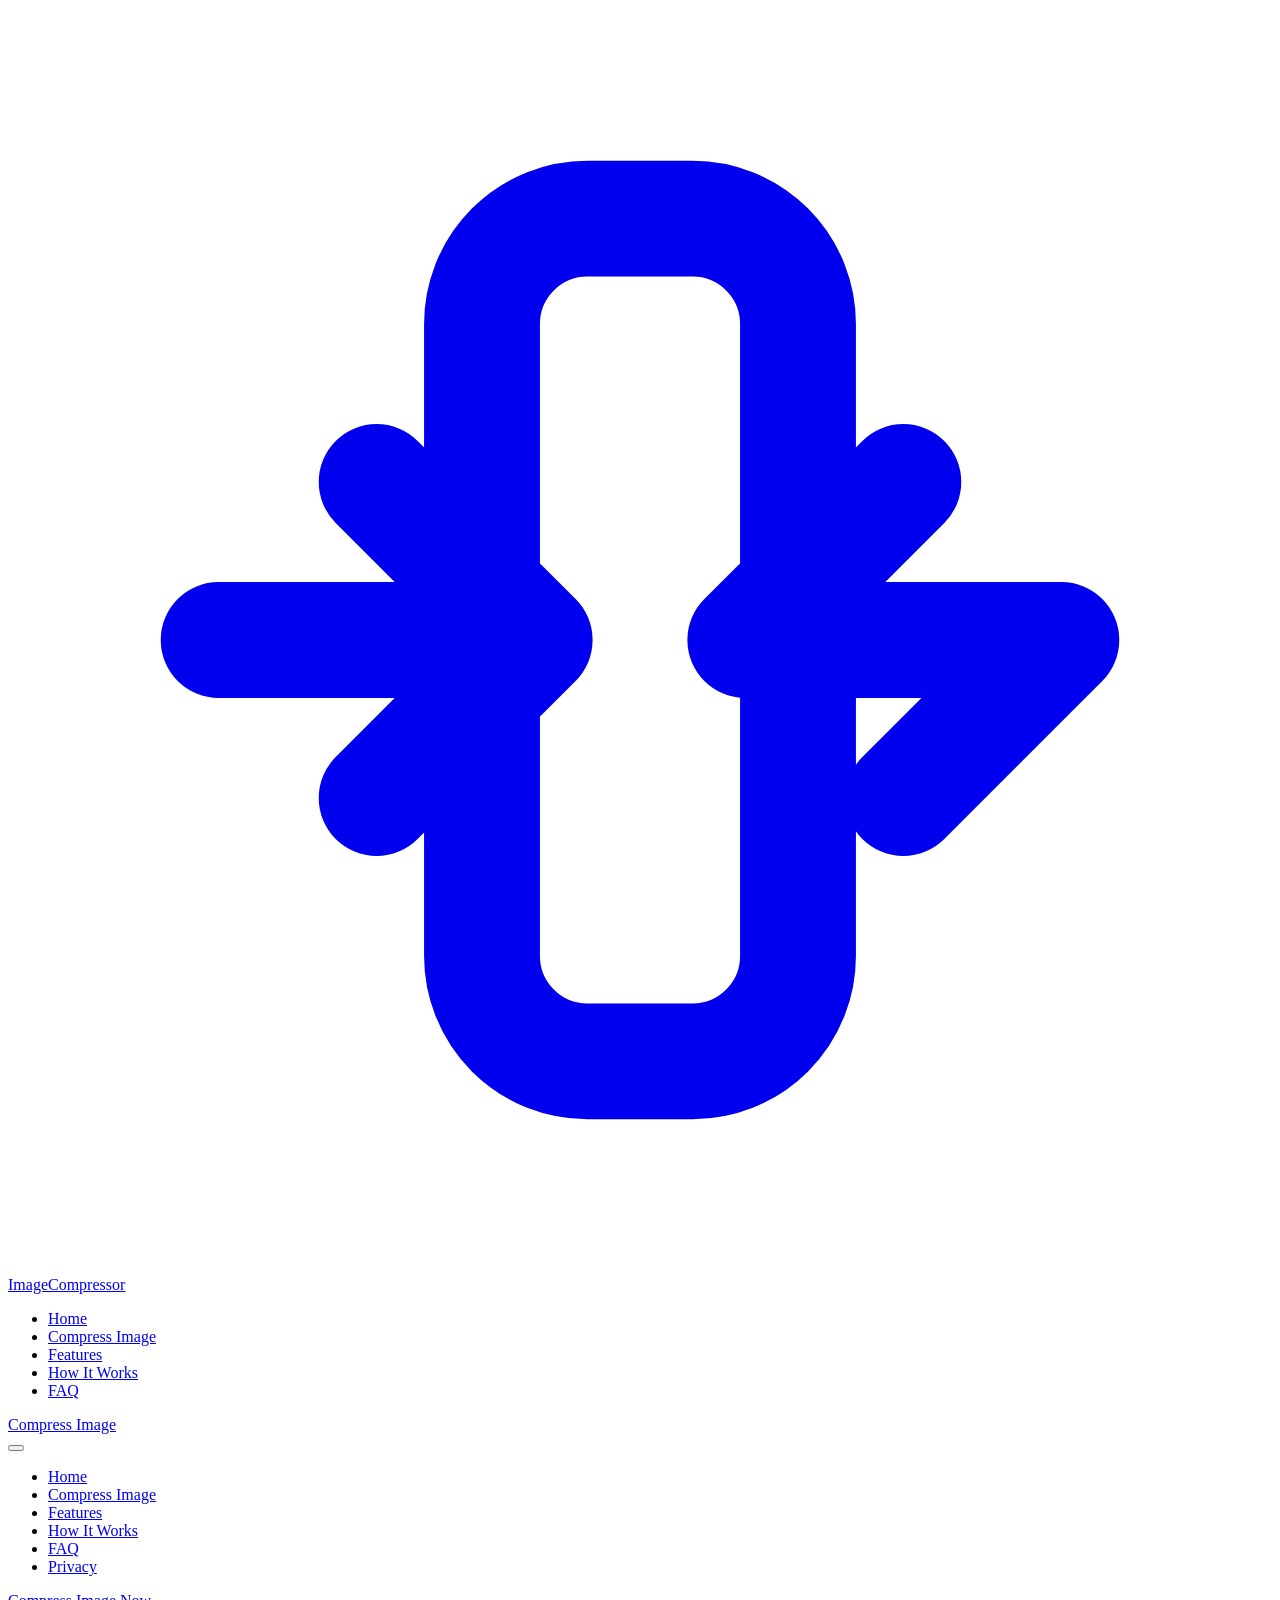
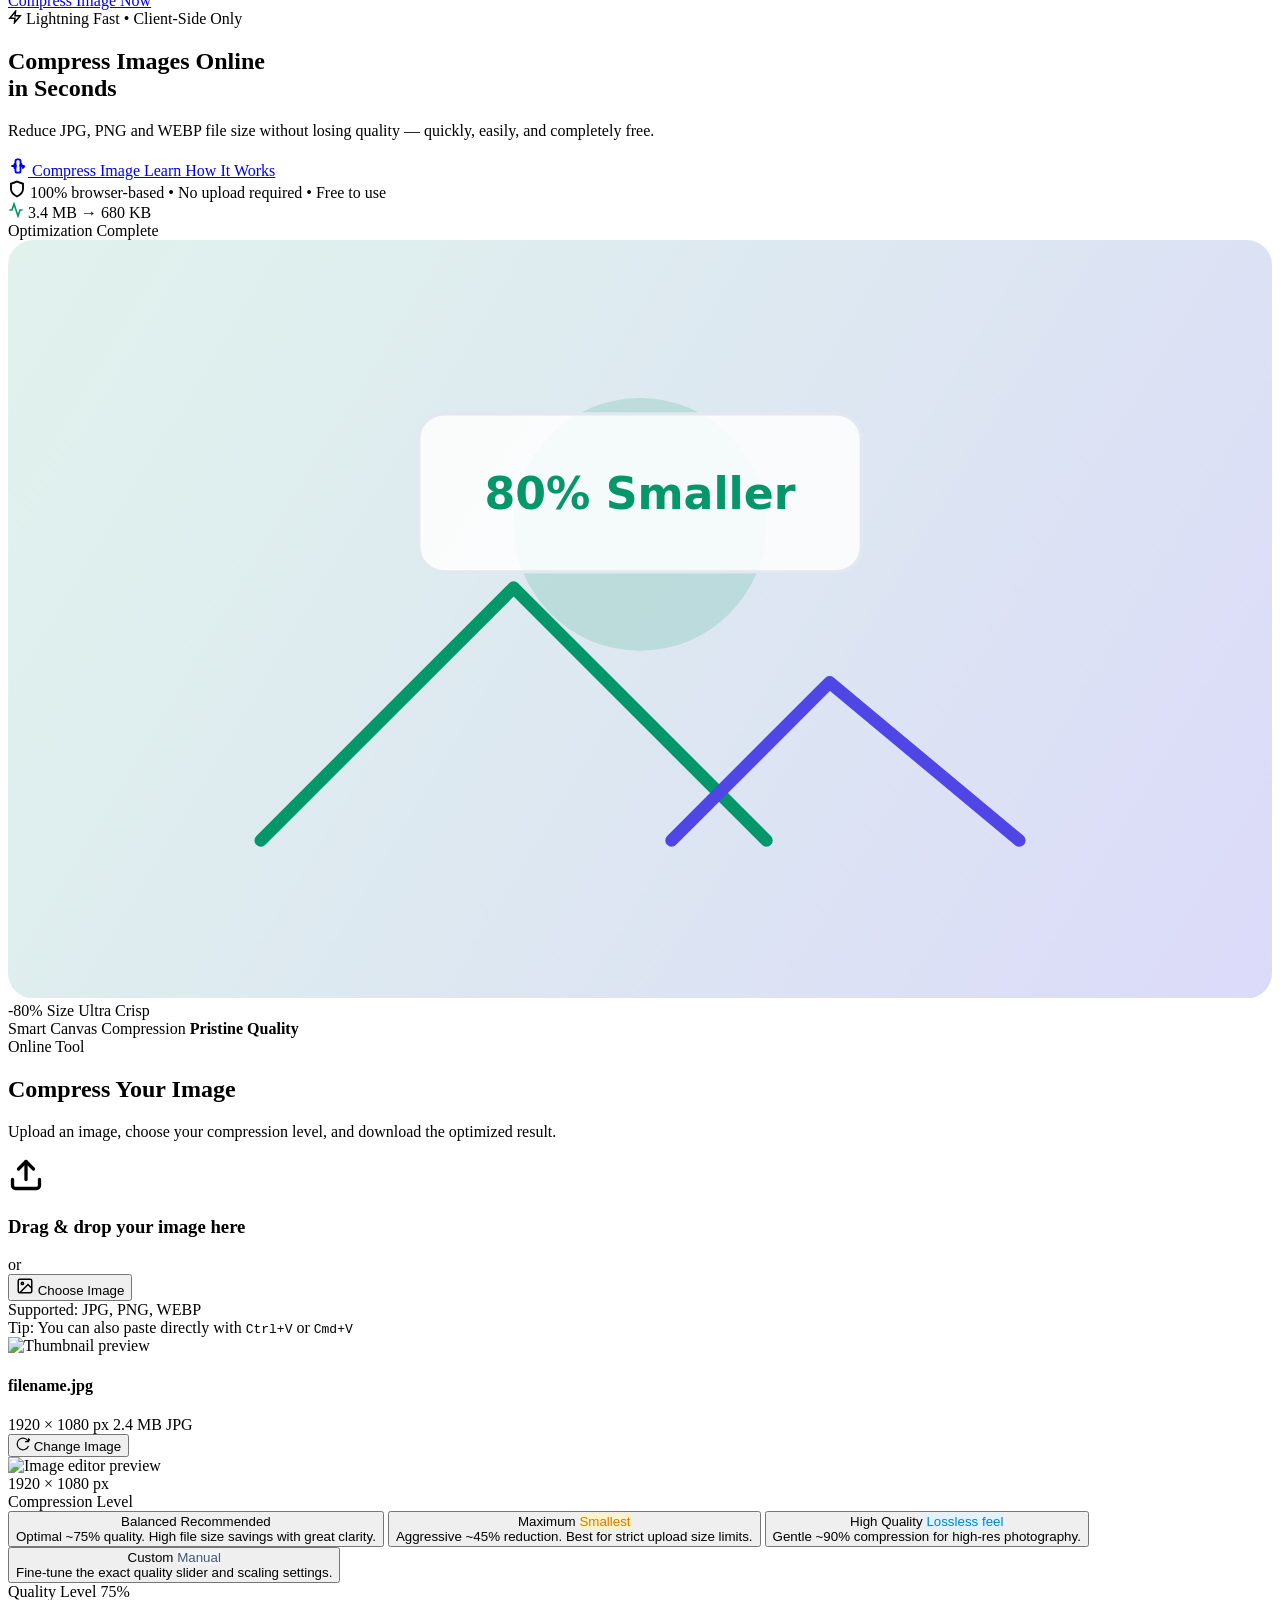
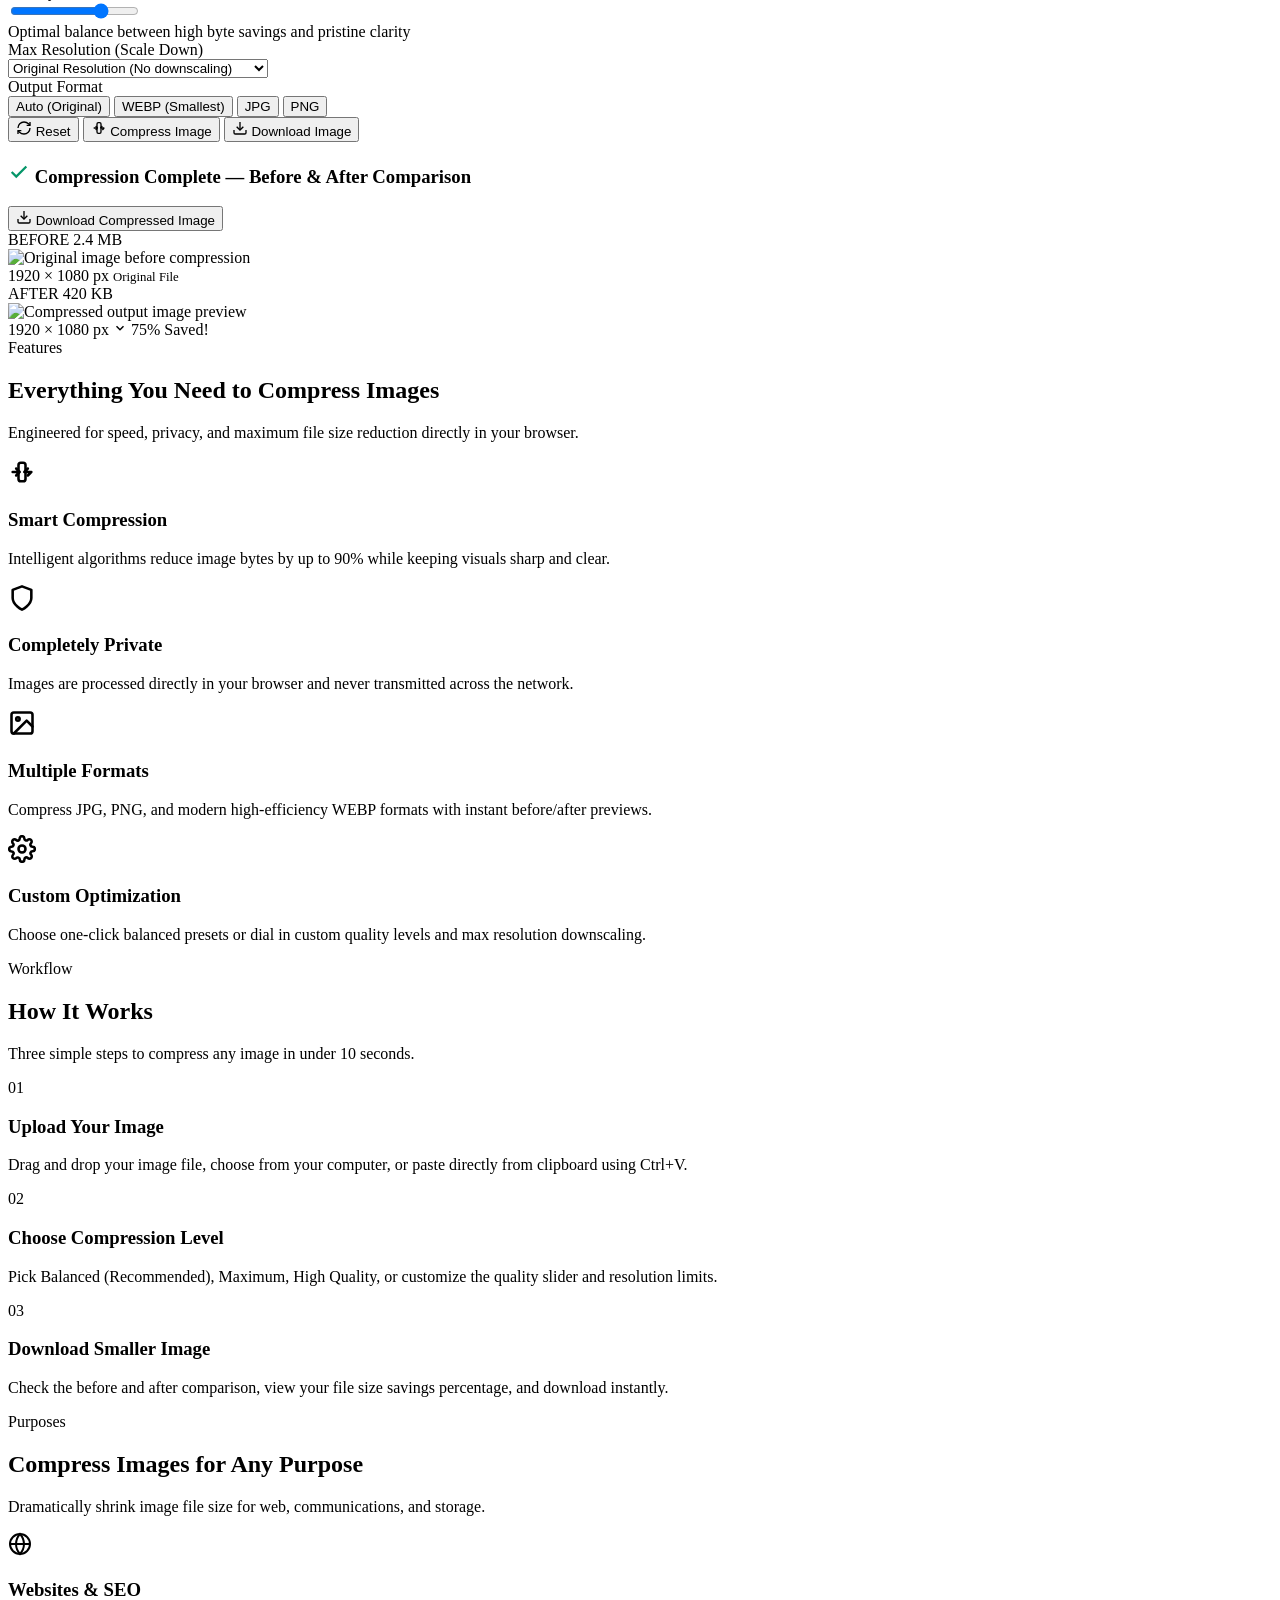
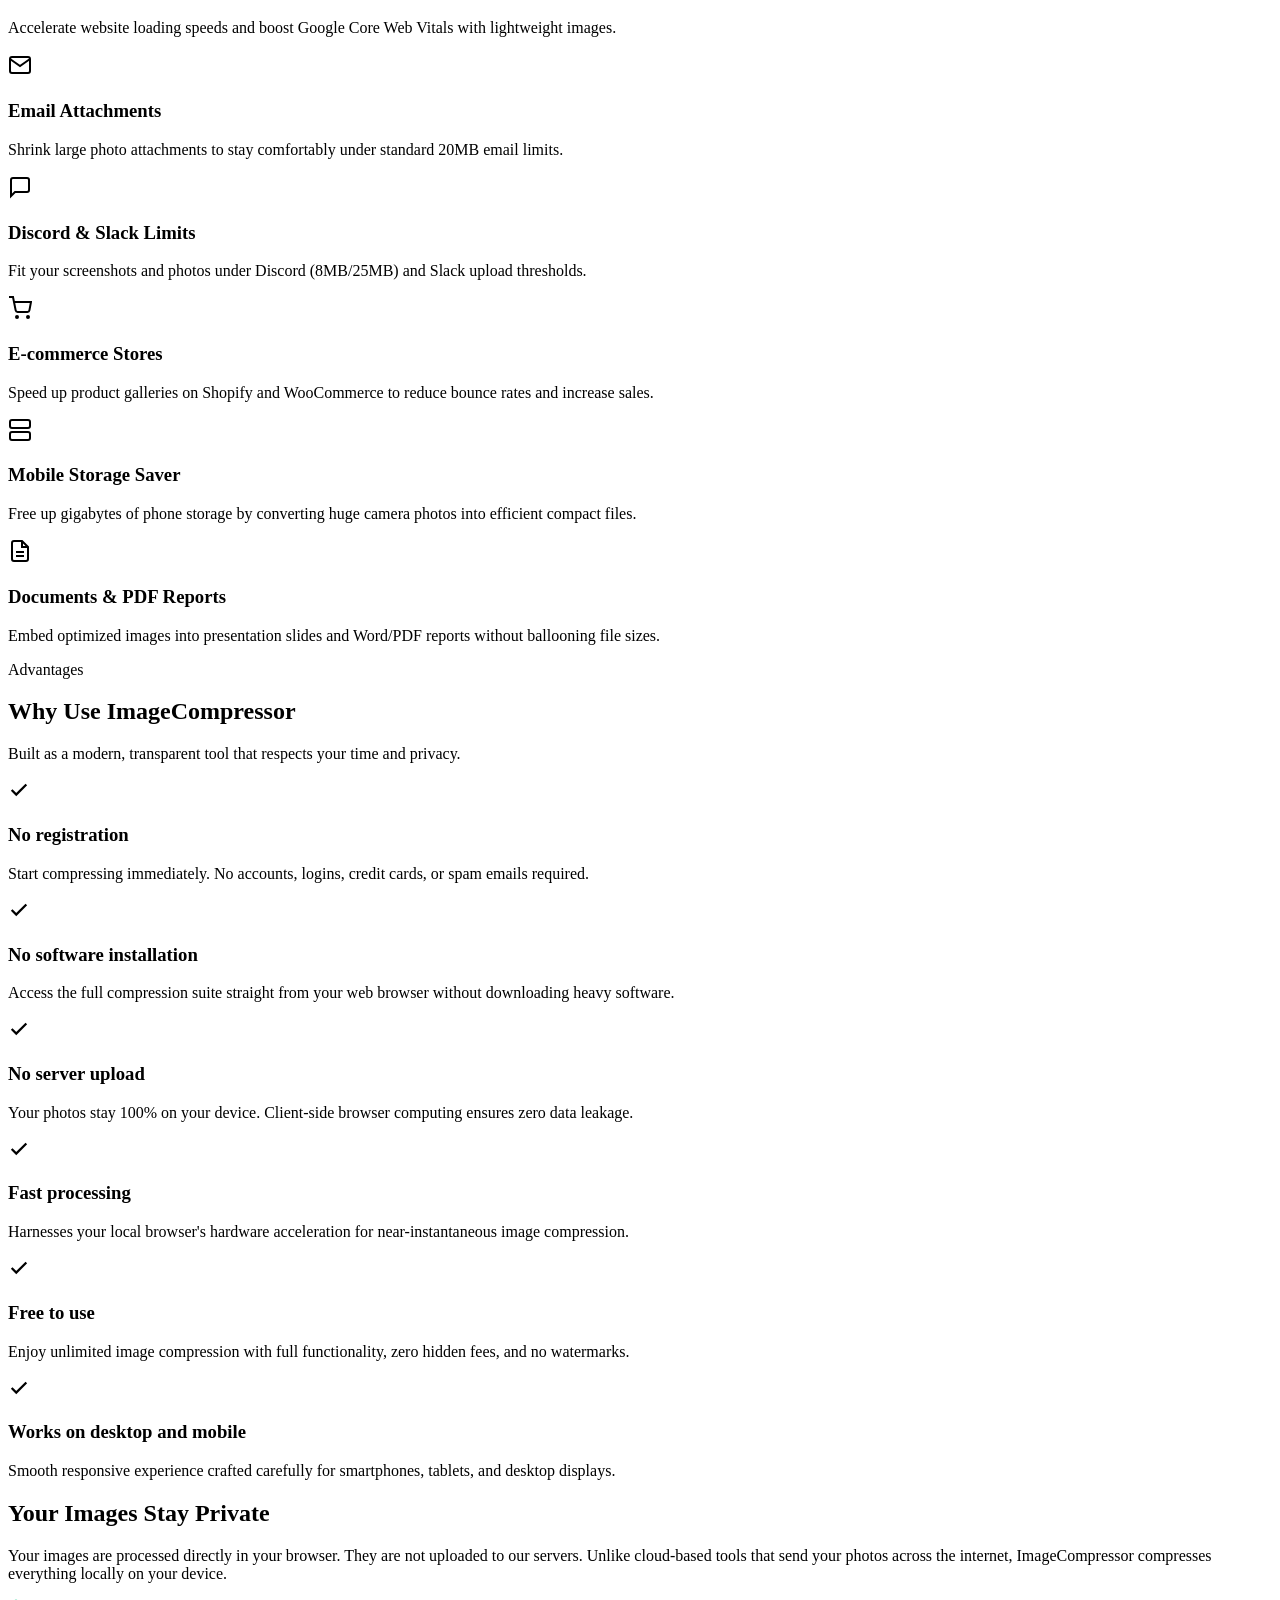
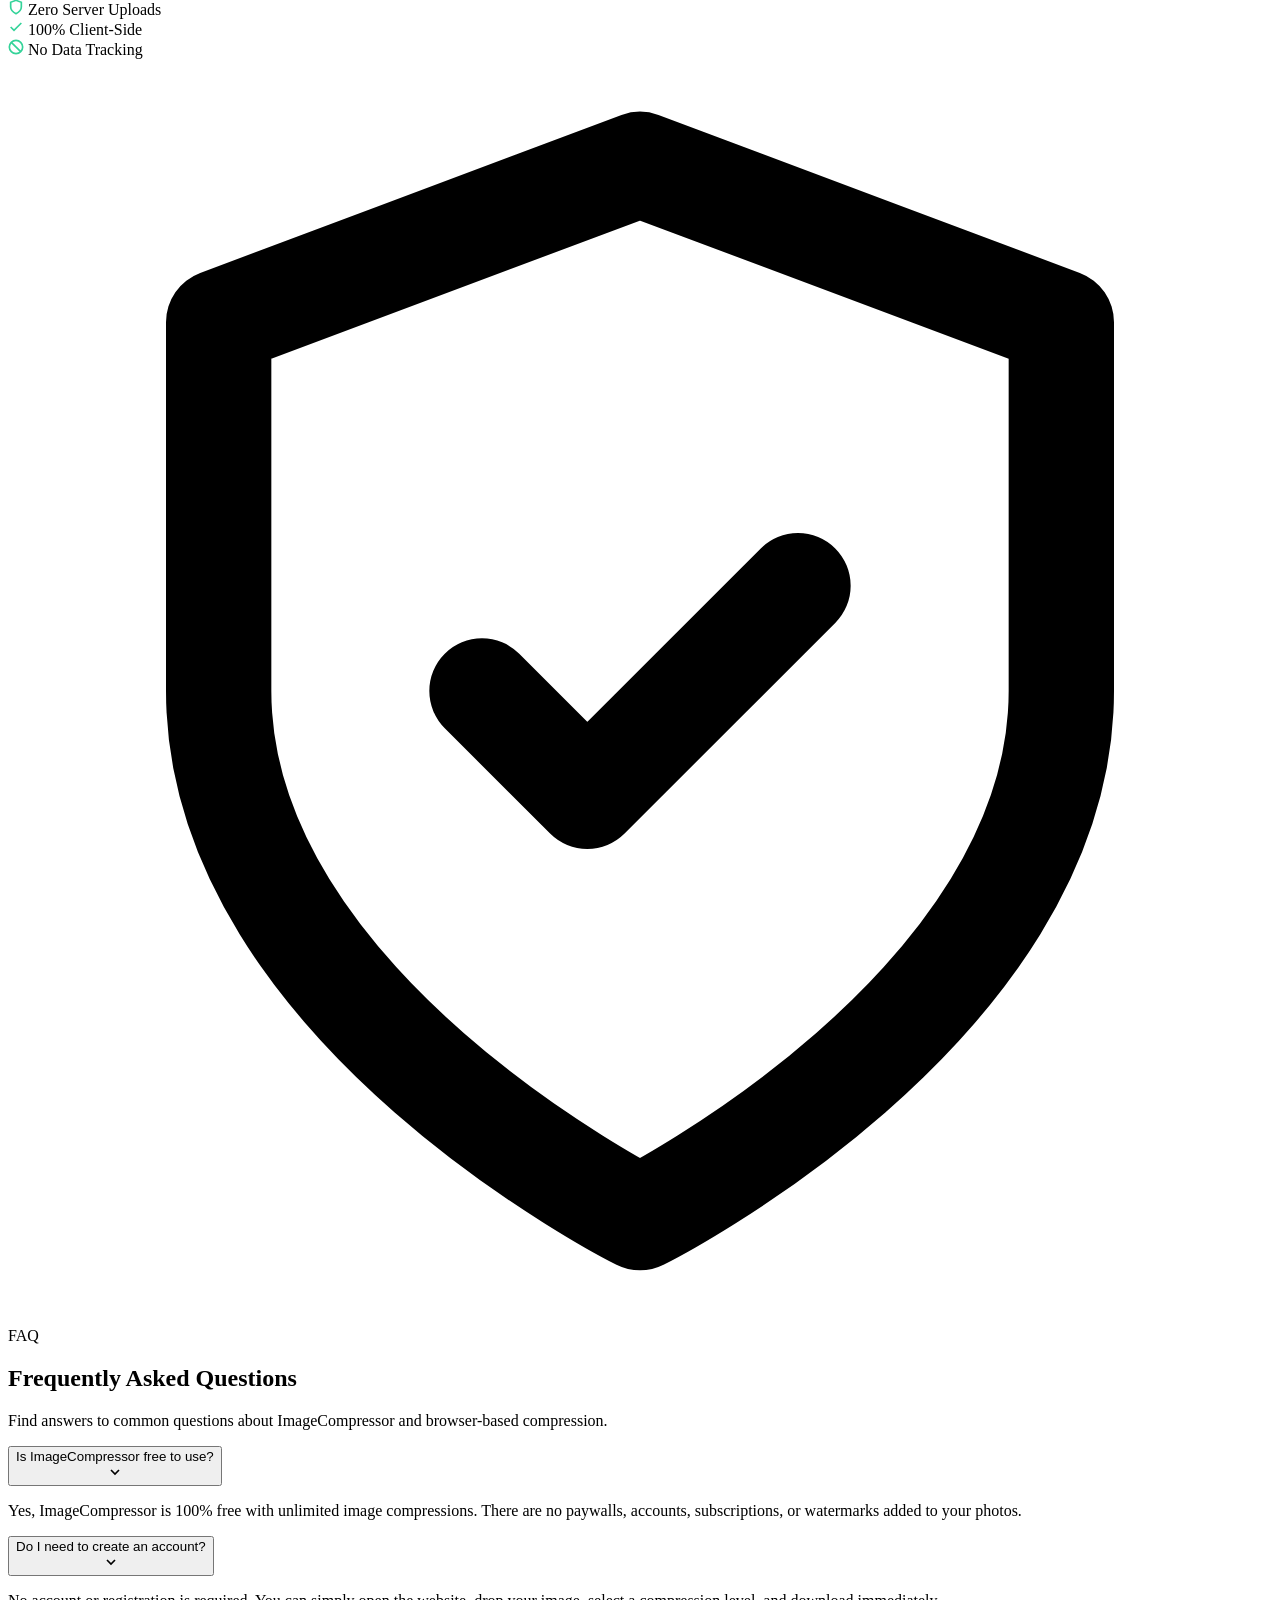
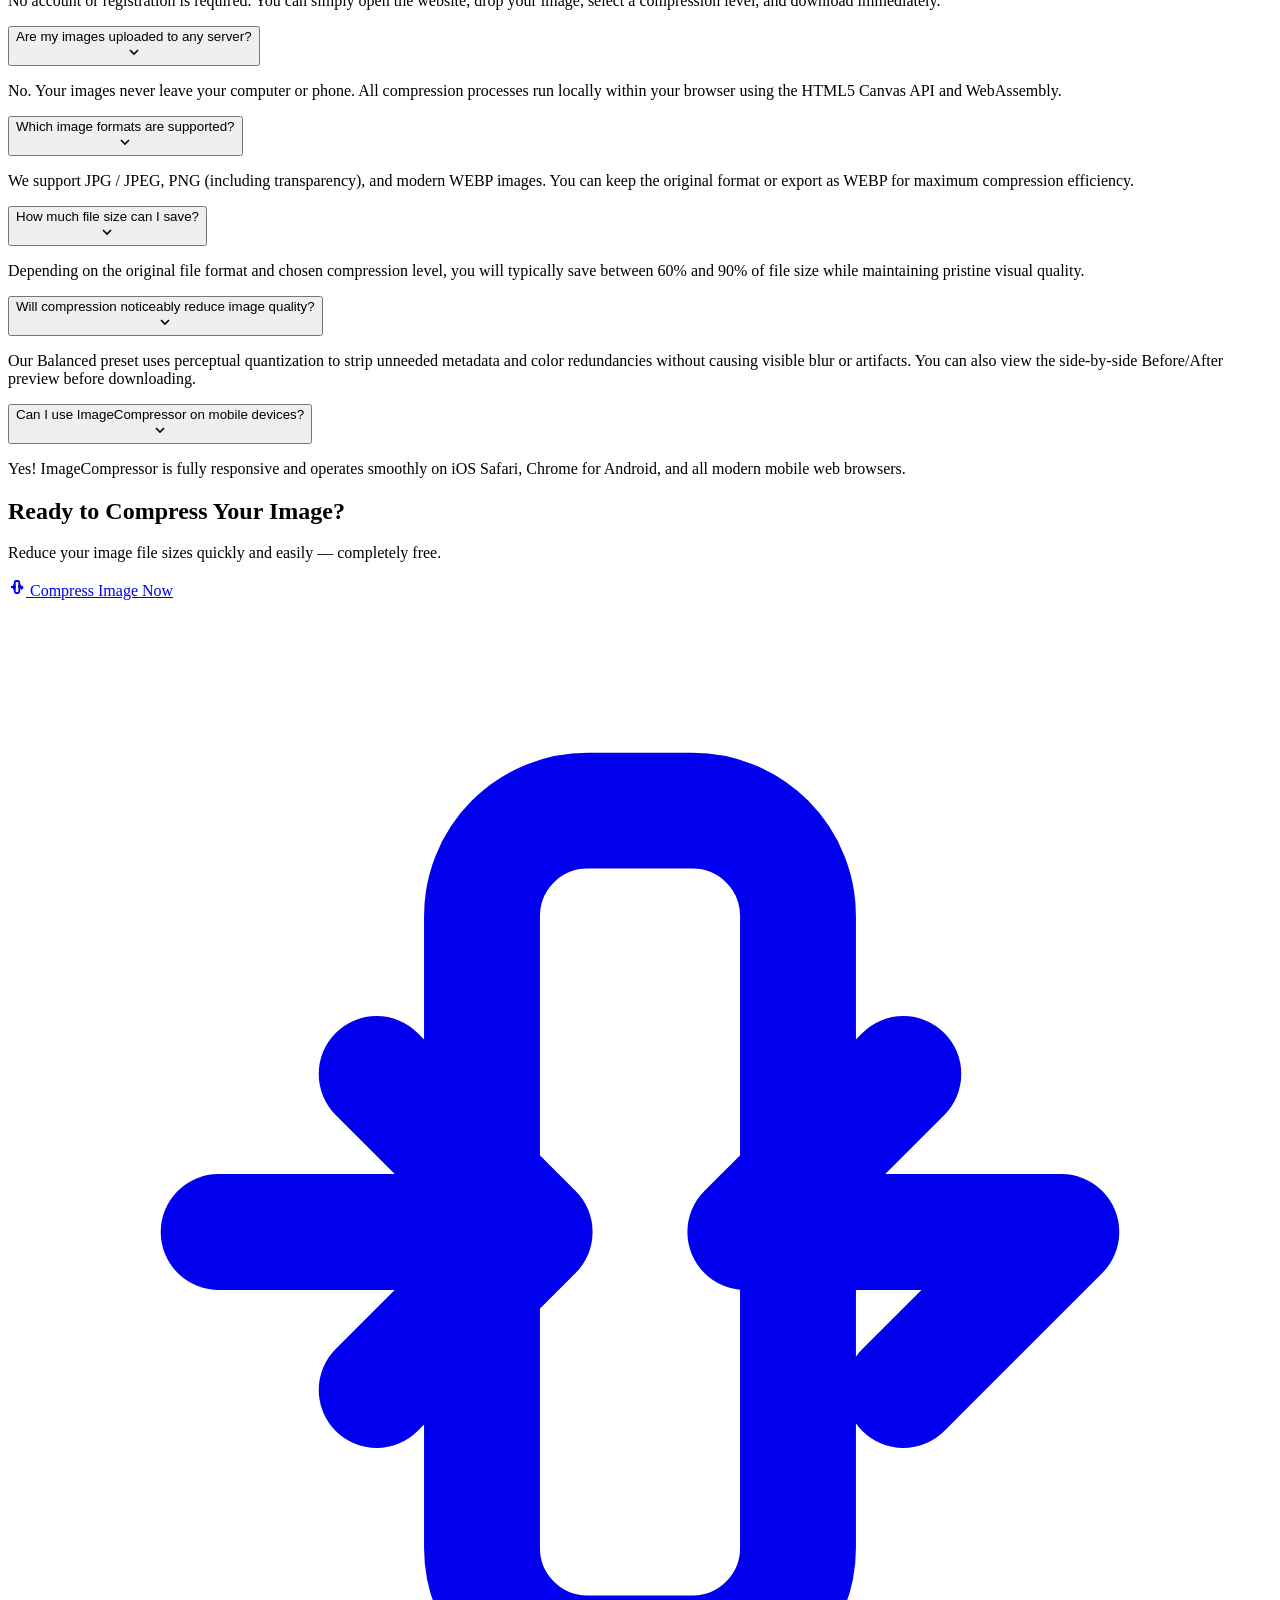
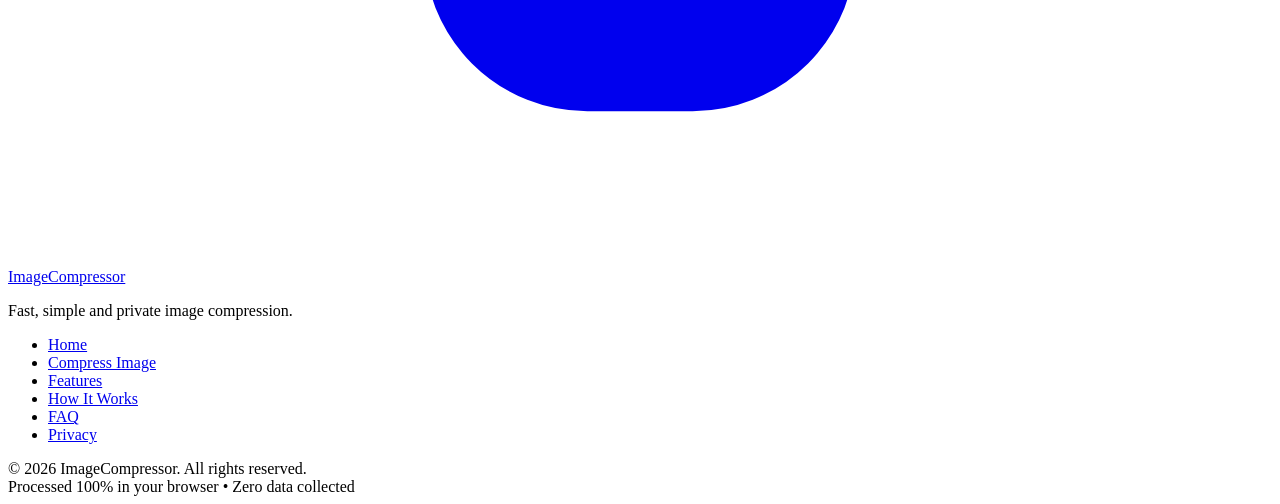
==== index.html @ 77d730d6 "Add files via upload" ====
<!DOCTYPE html>
<html lang="en">
<head>
  <meta charset="UTF-8">
  <meta name="viewport" content="width=device-width, initial-scale=1.0">
  
  <!-- SEO Primary Meta Tags -->
  <title>Image Compressor Online - Reduce Image File Size for Free</title>
  <meta name="title" content="Image Compressor Online - Reduce Image File Size for Free">
  <meta name="description" content="Compress JPG, PNG and WEBP images online for free. Reduce file size without losing quality, compare before and after results, and download compressed images instantly.">
  <meta name="keywords" content="image compressor, compress image online, reduce image size, compress jpg, compress png, compress webp, free image compressor, lossless compression, photo size reducer">
  <meta name="author" content="ImageCompressor">
  <meta name="robots" content="index, follow">

  <!-- Open Graph / Facebook -->
  <meta property="og:type" content="website">
  <meta property="og:url" content="https://imagecompressor.local/">
  <meta property="og:title" content="Image Compressor Online - Reduce Image File Size for Free">
  <meta property="og:description" content="Compress JPG, PNG and WEBP images online for free. Reduce file size without losing quality, compare before and after results, and download compressed images instantly.">
  <meta property="og:image" content="assets/favicon.svg">

  <!-- Twitter -->
  <meta property="twitter:card" content="summary_large_image">
  <meta property="twitter:title" content="Image Compressor Online - Reduce Image File Size for Free">
  <meta property="twitter:description" content="Compress JPG, PNG and WEBP images online for free. Reduce file size without losing quality, compare before and after results, and download compressed images instantly.">

  <!-- Favicon -->
  <link rel="icon" type="image/svg+xml" href="assets/favicon.svg">
  <meta name="theme-color" content="#059669">

  <!-- Stylesheet -->
  <link rel="stylesheet" href="css/styles.css">
</head>
<body>

  <!-- Ambient Glow Effects -->
  <div class="ambient-glow glow-top-left"></div>
  <div class="ambient-glow glow-top-right"></div>

  <!-- Toast Notification Container -->
  <div class="toast-container" id="toastContainer" aria-live="polite"></div>

  <!-- ==========================================
       HEADER / NAVBAR
       ========================================== -->
  <header class="header">
    <div class="container nav-container">
      <a href="#hero" class="brand-logo" aria-label="ImageCompressor Home">
        <div class="brand-icon">
          <svg viewBox="0 0 24 24" fill="none" stroke="currentColor" stroke-width="2.2" stroke-linecap="round" stroke-linejoin="round">
            <!-- Compression arrows inward -->
            <path d="M4 12h6m0 0l-3-3m3 3l-3 3"></path>
            <path d="M20 12h-6m0 0l3-3m3 3l-3 3"></path>
            <rect x="9" y="4" width="6" height="16" rx="2"></rect>
          </svg>
        </div>
        <span>ImageCompressor</span>
      </a>

      <!-- Desktop Nav Links -->
      <nav aria-label="Primary Navigation">
        <ul class="nav-links">
          <li><a href="#hero" class="nav-link">Home</a></li>
          <li><a href="#compress" class="nav-link">Compress Image</a></li>
          <li><a href="#features" class="nav-link">Features</a></li>
          <li><a href="#how-it-works" class="nav-link">How It Works</a></li>
          <li><a href="#faq" class="nav-link">FAQ</a></li>
        </ul>
      </nav>

      <!-- Desktop Action CTA -->
      <div class="nav-cta">
        <a href="#compress" class="btn btn-primary btn-sm">Compress Image</a>
      </div>

      <!-- Mobile Hamburger Button -->
      <button class="menu-toggle" id="menuToggle" aria-label="Toggle navigation menu" aria-expanded="false">
        <span></span>
        <span></span>
        <span></span>
      </button>
    </div>
  </header>

  <!-- Mobile Menu Drawer -->
  <div class="mobile-menu-overlay" id="mobileMenu" aria-hidden="true">
    <ul class="mobile-nav-list">
      <li><a href="#hero" class="mobile-nav-link">Home</a></li>
      <li><a href="#compress" class="mobile-nav-link">Compress Image</a></li>
      <li><a href="#features" class="mobile-nav-link">Features</a></li>
      <li><a href="#how-it-works" class="mobile-nav-link">How It Works</a></li>
      <li><a href="#faq" class="mobile-nav-link">FAQ</a></li>
      <li><a href="#privacy" class="mobile-nav-link">Privacy</a></li>
    </ul>
    <a href="#compress" class="btn btn-primary" style="width: 100%;">Compress Image Now</a>
  </div>

  <main>
    <!-- ==========================================
         HERO SECTION
         ========================================== -->
    <section class="hero" id="hero">
      <div class="container hero-grid">
        <div class="hero-content">
          <div class="badge">
            <svg width="14" height="14" viewBox="0 0 24 24" fill="none" stroke="currentColor" stroke-width="2.5">
              <polygon points="13 2 3 14 12 14 11 22 21 10 12 10 13 2"></polygon>
            </svg>
            Lightning Fast • Client-Side Only
          </div>

          <h1 class="hero-title">
            Compress Images Online <br>
            <span class="gradient-text">in Seconds</span>
          </h1>

          <p class="hero-description">
            Reduce JPG, PNG and WEBP file size without losing quality — quickly, easily, and completely free.
          </p>

          <div class="hero-buttons">
            <a href="#compress" class="btn btn-primary btn-lg">
              <svg width="20" height="20" viewBox="0 0 24 24" fill="none" stroke="currentColor" stroke-width="2.2">
                <path d="M4 12h6m0 0l-3-3m3 3l-3 3"></path>
                <path d="M20 12h-6m0 0l3-3m3 3l-3 3"></path>
                <rect x="9" y="4" width="6" height="16" rx="2"></rect>
              </svg>
              Compress Image
            </a>
            <a href="#how-it-works" class="btn btn-secondary btn-lg">
              Learn How It Works
            </a>
          </div>

          <div class="hero-trust">
            <svg width="18" height="18" viewBox="0 0 24 24" fill="none" stroke="currentColor" stroke-width="2.5">
              <path d="M12 22s8-4 8-10V5l-8-3-8 3v7c0 6 8 10 8 10z"></path>
            </svg>
            <span>100% browser-based • No upload required • Free to use</span>
          </div>
        </div>

        <!-- Right Side Visual Mockup Card -->
        <div class="hero-visual">
          <div class="hero-card">
            <!-- Floating Badge Top Left -->
            <div class="floating-badge badge-top-left">
              <svg width="16" height="16" viewBox="0 0 24 24" fill="none" stroke="#059669" stroke-width="2.5">
                <polyline points="22 12 18 12 15 21 9 3 6 12 2 12"></polyline>
              </svg>
              <span>3.4 MB → 680 KB</span>
            </div>

            <!-- Mockup Window Header -->
            <div class="mockup-header">
              <div class="mockup-dots">
                <span></span>
                <span></span>
                <span></span>
              </div>
              <div class="mockup-badge">Optimization Complete</div>
            </div>

            <!-- Mockup Visual Display -->
            <div class="mockup-image-box">
              <svg class="bg-graphic" viewBox="0 0 400 240" fill="none" xmlns="http://www.w3.org/2000/svg">
                <defs>
                  <linearGradient id="compMockGrad" x1="0" y1="0" x2="400" y2="240" gradientUnits="userSpaceOnUse">
                    <stop stop-color="#059669" stop-opacity="0.12"/>
                    <stop offset="1" stop-color="#4F46E5" stop-opacity="0.2"/>
                  </linearGradient>
                </defs>
                <rect width="400" height="240" rx="8" fill="url(#compMockGrad)"/>
                <circle cx="200" cy="90" r="40" fill="#059669" fill-opacity="0.15"/>
                <path d="M80 190L160 110L240 190" stroke="#059669" stroke-width="4" stroke-linecap="round" stroke-linejoin="round"/>
                <path d="M210 190L260 140L320 190" stroke="#4F46E5" stroke-width="4" stroke-linecap="round" stroke-linejoin="round"/>
                <rect x="130" y="55" width="140" height="50" rx="8" fill="white" fill-opacity="0.85" stroke="#E2E8F0"/>
                <text x="200" y="85" font-family="system-ui" font-size="14" font-weight="bold" fill="#059669" text-anchor="middle">80% Smaller</text>
              </svg>
            </div>

            <!-- Floating Badge Bottom Right -->
            <div class="floating-badge badge-bottom-right">
              <span class="badge-pill-save">-80% Size</span>
              <span>Ultra Crisp</span>
            </div>

            <!-- Mockup Footer Stats -->
            <div class="mockup-footer">
              <span>Smart Canvas Compression</span>
              <span><strong>Pristine Quality</strong></span>
            </div>
            <div class="mockup-meter">
              <div class="mockup-meter-fill"></div>
            </div>
          </div>
        </div>
      </div>
    </section>

    <!-- ==========================================
         MAIN IMAGE COMPRESSOR TOOL SECTION
         ========================================== -->
    <section class="compressor-section" id="compress">
      <div class="container compressor-container">
        <div class="section-header">
          <div class="badge">Online Tool</div>
          <h2 class="section-title">Compress Your Image</h2>
          <p class="section-subtitle">
            Upload an image, choose your compression level, and download the optimized result.
          </p>
        </div>

        <div class="tool-card">
          <!-- Hidden Native File Input -->
          <input type="file" id="fileInput" accept="image/jpeg,image/png,image/webp" style="display: none;">

          <!-- UPLOAD DROPZONE -->
          <div class="upload-dropzone" id="dropzone" tabindex="0" role="button" aria-label="Upload an image to compress">
            <div class="upload-icon-circle">
              <svg width="36" height="36" viewBox="0 0 24 24" fill="none" stroke="currentColor" stroke-width="2.2" stroke-linecap="round" stroke-linejoin="round">
                <path d="M21 15v4a2 2 0 0 1-2 2H5a2 2 0 0 1-2-2v-4"></path>
                <polyline points="17 8 12 3 7 8"></polyline>
                <line x1="12" y1="3" x2="12" y2="15"></line>
              </svg>
            </div>
            <h3>Drag & drop your image here</h3>
            <div class="divider-or">or</div>
            <button type="button" class="btn btn-primary" id="chooseFileBtn">
              <svg width="18" height="18" viewBox="0 0 24 24" fill="none" stroke="currentColor" stroke-width="2">
                <rect x="3" y="3" width="18" height="18" rx="2" ry="2"></rect>
                <circle cx="8.5" cy="8.5" r="1.5"></circle>
                <polyline points="21 15 16 10 5 21"></polyline>
              </svg>
              Choose Image
            </button>
            <div class="supported-types">Supported: JPG, PNG, WEBP</div>
            <div class="paste-hint">Tip: You can also paste directly with <kbd>Ctrl+V</kbd> or <kbd>Cmd+V</kbd></div>
          </div>

          <!-- EDITOR WORKSPACE (Shown after upload) -->
          <div class="editor-workspace" id="editorWorkspace">
            <!-- Image Information Bar -->
            <div class="image-info-bar">
              <div class="info-file-details">
                <img id="infoThumb" class="info-thumb" src="" alt="Thumbnail preview">
                <div class="info-meta">
                  <h4 id="infoFileName">filename.jpg</h4>
                  <div class="info-chips">
                    <span class="info-chip" id="infoOriginalDim">1920 × 1080 px</span>
                    <span class="info-chip chip-size" id="infoOriginalSize">2.4 MB</span>
                    <span class="info-chip" id="infoOriginalType">JPG</span>
                  </div>
                </div>
              </div>

              <div class="info-actions">
                <button type="button" class="btn btn-outline btn-sm" id="changeImageBtn">
                  <svg width="14" height="14" viewBox="0 0 24 24" fill="none" stroke="currentColor" stroke-width="2">
                    <path d="M21.5 2v6h-6M21.34 15.57a10 10 0 1 1-.57-8.38l5.67-5.67"/>
                  </svg>
                  Change Image
                </button>
              </div>
            </div>

            <!-- Two-Column Workspace Layout -->
            <div class="editor-layout">
              <!-- Left Column: Canvas Preview Viewport -->
              <div class="editor-preview-column">
                <div class="preview-viewport">
                  <img id="canvasPreview" src="" alt="Image editor preview">
                  <div class="preview-dimension-tag" id="previewDimTag">1920 × 1080 px</div>
                </div>
              </div>

              <!-- Right Column: Compression Controls -->
              <div class="editor-controls-column">
                <!-- Compression Presets -->
                <div>
                  <div class="control-group-title">
                    <span>Compression Level</span>
                  </div>

                  <div class="compression-presets-grid">
                    <!-- Preset: Balanced -->
                    <button type="button" class="compression-preset-btn active" data-preset="balanced">
                      <div class="preset-title">
                        <span>Balanced</span>
                        <span class="preset-badge">Recommended</span>
                      </div>
                      <div class="preset-desc">Optimal ~75% quality. High file size savings with great clarity.</div>
                    </button>

                    <!-- Preset: Maximum -->
                    <button type="button" class="compression-preset-btn" data-preset="max">
                      <div class="preset-title">
                        <span>Maximum</span>
                        <span class="preset-badge" style="background:#fef3c7; color:#d97706;">Smallest</span>
                      </div>
                      <div class="preset-desc">Aggressive ~45% reduction. Best for strict upload size limits.</div>
                    </button>

                    <!-- Preset: High Quality -->
                    <button type="button" class="compression-preset-btn" data-preset="high">
                      <div class="preset-title">
                        <span>High Quality</span>
                        <span class="preset-badge" style="background:#e0f2fe; color:#0284c7;">Lossless feel</span>
                      </div>
                      <div class="preset-desc">Gentle ~90% compression for high-res photography.</div>
                    </button>

                    <!-- Preset: Custom -->
                    <button type="button" class="compression-preset-btn" data-preset="custom">
                      <div class="preset-title">
                        <span>Custom</span>
                        <span class="preset-badge" style="background:#f1f5f9; color:#475569;">Manual</span>
                      </div>
                      <div class="preset-desc">Fine-tune the exact quality slider and scaling settings.</div>
                    </button>
                  </div>
                </div>

                <!-- Quality Slider -->
                <div class="quality-control" id="qualityContainer">
                  <div class="control-group-title">
                    <span>Quality Level</span>
                    <span id="qualityVal" class="quality-value">75%</span>
                  </div>
                  <div class="slider-container">
                    <input type="range" id="qualitySlider" class="quality-slider" min="5" max="100" value="75">
                  </div>
                  <div class="quality-note" id="qualityNote">
                    Optimal balance between high byte savings and pristine clarity
                  </div>
                </div>

                <!-- Resolution Optimizer (Optional Rescale) -->
                <div>
                  <div class="control-group-title">
                    <span>Max Resolution (Scale Down)</span>
                  </div>
                  <select id="maxDimensionSelect" class="select-styled" aria-label="Max resolution constraint">
                    <option value="0">Original Resolution (No downscaling)</option>
                    <option value="1920">Full HD (Max 1920px width/height)</option>
                    <option value="1280">Standard HD (Max 1280px width/height)</option>
                    <option value="800">Web Compact (Max 800px width/height)</option>
                  </select>
                </div>

                <!-- Output Format Selector -->
                <div>
                  <div class="control-group-title">Output Format</div>
                  <div class="format-segmented">
                    <button type="button" class="format-btn active" data-format="auto">Auto (Original)</button>
                    <button type="button" class="format-btn" data-format="image/webp">WEBP (Smallest)</button>
                    <button type="button" class="format-btn" data-format="image/jpeg">JPG</button>
                    <button type="button" class="format-btn" data-format="image/png">PNG</button>
                  </div>
                </div>

                <!-- Action Buttons -->
                <div class="editor-actions">
                  <button type="button" class="btn btn-secondary" id="resetBtn">
                    <svg width="16" height="16" viewBox="0 0 24 24" fill="none" stroke="currentColor" stroke-width="2">
                      <path d="M3 12a9 9 0 0 1 9-9 9.75 9.75 0 0 1 6.74 2.74L21 8"/>
                      <path d="M21 3v5h-5"/>
                      <path d="M21 12a9 9 0 0 1-9 9 9.75 9.75 0 0 1-6.74-2.74L3 16"/>
                      <path d="M8 16H3v5"/>
                    </svg>
                    Reset
                  </button>
                  <button type="button" class="btn btn-primary" id="compressBtn">
                    <svg width="16" height="16" viewBox="0 0 24 24" fill="none" stroke="currentColor" stroke-width="2">
                      <path d="M4 12h6m0 0l-3-3m3 3l-3 3"></path>
                      <path d="M20 12h-6m0 0l3-3m3 3l-3 3"></path>
                      <rect x="9" y="4" width="6" height="16" rx="2"></rect>
                    </svg>
                    Compress Image
                  </button>
                  <button type="button" class="btn btn-success" id="downloadBtn">
                    <svg width="16" height="16" viewBox="0 0 24 24" fill="none" stroke="currentColor" stroke-width="2">
                      <path d="M21 15v4a2 2 0 0 1-2 2H5a2 2 0 0 1-2-2v-4"></path>
                      <polyline points="7 10 12 15 17 10"></polyline>
                      <line x1="12" y1="15" x2="12" y2="3"></line>
                    </svg>
                    Download Image
                  </button>
                </div>
              </div>
            </div>

            <!-- ==========================================
                 BEFORE / AFTER PREVIEW SECTION
                 ========================================== -->
            <div class="comparison-section" id="comparisonSection">
              <div class="comparison-header">
                <h3>
                  <svg width="22" height="22" viewBox="0 0 24 24" fill="none" stroke="#059669" stroke-width="2.5">
                    <polyline points="20 6 9 17 4 12"></polyline>
                  </svg>
                  Compression Complete — Before & After Comparison
                </h3>
                <button type="button" class="btn btn-success btn-sm" id="compDownloadBtn">
                  <svg width="16" height="16" viewBox="0 0 24 24" fill="none" stroke="currentColor" stroke-width="2">
                    <path d="M21 15v4a2 2 0 0 1-2 2H5a2 2 0 0 1-2-2v-4"></path>
                    <polyline points="7 10 12 15 17 10"></polyline>
                    <line x1="12" y1="15" x2="12" y2="3"></line>
                  </svg>
                  Download Compressed Image
                </button>
              </div>

              <div class="comparison-grid">
                <!-- Before Card -->
                <div class="comparison-card">
                  <div class="comparison-card-top">
                    <span class="comparison-tag tag-before">BEFORE</span>
                    <span class="comparison-meta-size" id="compBeforeSize">2.4 MB</span>
                  </div>
                  <div class="comparison-img-wrapper">
                    <img id="compBeforeImg" src="" alt="Original image before compression">
                  </div>
                  <div class="comparison-details">
                    <span class="comparison-meta-dim" id="compBeforeDim">1920 × 1080 px</span>
                    <span style="font-size: 0.8rem; color: var(--text-light);">Original File</span>
                  </div>
                </div>

                <!-- After Card -->
                <div class="comparison-card after-card">
                  <div class="comparison-card-top">
                    <span class="comparison-tag tag-after">AFTER</span>
                    <span class="comparison-meta-size" id="compAfterSize">420 KB</span>
                  </div>
                  <div class="comparison-img-wrapper">
                    <img id="compAfterImg" src="" alt="Compressed output image preview">
                  </div>
                  <div class="comparison-details">
                    <span class="comparison-meta-dim" id="compAfterDim">1920 × 1080 px</span>
                    <span class="comparison-savings-chip" id="compSavingsChip">
                      <svg width="14" height="14" viewBox="0 0 24 24" fill="none" stroke="currentColor" stroke-width="2.5">
                        <polyline points="6 9 12 15 18 9"></polyline>
                      </svg>
                      75% Saved!
                    </span>
                  </div>
                </div>
              </div>
            </div>
          </div>
        </div>
      </div>
    </section>

    <!-- ==========================================
         FEATURES SECTION
         ========================================== -->
    <section class="features-section" id="features">
      <div class="container">
        <div class="section-header">
          <div class="badge">Features</div>
          <h2 class="section-title">Everything You Need to Compress Images</h2>
          <p class="section-subtitle">
            Engineered for speed, privacy, and maximum file size reduction directly in your browser.
          </p>
        </div>

        <div class="features-grid">
          <!-- Feature 1 -->
          <div class="feature-card">
            <div class="feature-icon-wrapper icon-emerald">
              <svg width="28" height="28" viewBox="0 0 24 24" fill="none" stroke="currentColor" stroke-width="2.2" stroke-linecap="round" stroke-linejoin="round">
                <path d="M4 12h6m0 0l-3-3m3 3l-3 3"></path>
                <path d="M20 12h-6m0 0l3-3m3 3l-3 3"></path>
                <rect x="9" y="4" width="6" height="16" rx="2"></rect>
              </svg>
            </div>
            <h3>Smart Compression</h3>
            <p>Intelligent algorithms reduce image bytes by up to 90% while keeping visuals sharp and clear.</p>
          </div>

          <!-- Feature 2 -->
          <div class="feature-card">
            <div class="feature-icon-wrapper icon-purple">
              <svg width="28" height="28" viewBox="0 0 24 24" fill="none" stroke="currentColor" stroke-width="2.2" stroke-linecap="round" stroke-linejoin="round">
                <path d="M12 22s8-4 8-10V5l-8-3-8 3v7c0 6 8 10 8 10z"></path>
              </svg>
            </div>
            <h3>Completely Private</h3>
            <p>Images are processed directly in your browser and never transmitted across the network.</p>
          </div>

          <!-- Feature 3 -->
          <div class="feature-card">
            <div class="feature-icon-wrapper icon-blue">
              <svg width="28" height="28" viewBox="0 0 24 24" fill="none" stroke="currentColor" stroke-width="2.2" stroke-linecap="round" stroke-linejoin="round">
                <rect x="3" y="3" width="18" height="18" rx="2" ry="2"></rect>
                <circle cx="8.5" cy="8.5" r="1.5"></circle>
                <polyline points="21 15 16 10 5 21"></polyline>
              </svg>
            </div>
            <h3>Multiple Formats</h3>
            <p>Compress JPG, PNG, and modern high-efficiency WEBP formats with instant before/after previews.</p>
          </div>

          <!-- Feature 4 -->
          <div class="feature-card">
            <div class="feature-icon-wrapper icon-amber">
              <svg width="28" height="28" viewBox="0 0 24 24" fill="none" stroke="currentColor" stroke-width="2.2" stroke-linecap="round" stroke-linejoin="round">
                <circle cx="12" cy="12" r="3"></circle>
                <path d="M19.4 15a1.65 1.65 0 0 0 .33 1.82l.06.06a2 2 0 0 1 0 2.83 2 2 0 0 1-2.83 0l-.06-.06a1.65 1.65 0 0 0-1.82-.33 1.65 1.65 0 0 0-1 1.51V21a2 2 0 0 1-2 2 2 2 0 0 1-2-2v-.09A1.65 1.65 0 0 0 9 19.4a1.65 1.65 0 0 0-1.82.33l-.06.06a2 2 0 0 1-2.83 0 2 2 0 0 1 0-2.83l.06-.06a1.65 1.65 0 0 0 .33-1.82 1.65 1.65 0 0 0-1.51-1H3a2 2 0 0 1-2-2 2 2 0 0 1 2-2h.09A1.65 1.65 0 0 0 4.6 9a1.65 1.65 0 0 0-.33-1.82l-.06-.06a2 2 0 0 1 0-2.83 2 2 0 0 1 2.83 0l.06.06a1.65 1.65 0 0 0 1.82.33H9a1.65 1.65 0 0 0 1-1.51V3a2 2 0 0 1 2-2 2 2 0 0 1 2 2v.09a1.65 1.65 0 0 0 1 1.51 1.65 1.65 0 0 0 1.82-.33l.06-.06a2 2 0 0 1 2.83 0 2 2 0 0 1 0 2.83l-.06.06a1.65 1.65 0 0 0-.33 1.82V9a1.65 1.65 0 0 0 1.51 1H21a2 2 0 0 1 2 2 2 2 0 0 1-2 2h-.09a1.65 1.65 0 0 0-1.51 1z"></path>
              </svg>
            </div>
            <h3>Custom Optimization</h3>
            <p>Choose one-click balanced presets or dial in custom quality levels and max resolution downscaling.</p>
          </div>
        </div>
      </div>
    </section>

    <!-- ==========================================
         HOW IT WORKS SECTION
         ========================================== -->
    <section class="how-it-works-section" id="how-it-works">
      <div class="container">
        <div class="section-header">
          <div class="badge">Workflow</div>
          <h2 class="section-title">How It Works</h2>
          <p class="section-subtitle">
            Three simple steps to compress any image in under 10 seconds.
          </p>
        </div>

        <div class="steps-grid">
          <!-- Step 1 -->
          <div class="step-card">
            <div class="step-number">01</div>
            <h3>Upload Your Image</h3>
            <p>Drag and drop your image file, choose from your computer, or paste directly from clipboard using Ctrl+V.</p>
          </div>

          <!-- Step 2 -->
          <div class="step-card">
            <div class="step-number">02</div>
            <h3>Choose Compression Level</h3>
            <p>Pick Balanced (Recommended), Maximum, High Quality, or customize the quality slider and resolution limits.</p>
          </div>

          <!-- Step 3 -->
          <div class="step-card">
            <div class="step-number">03</div>
            <h3>Download Smaller Image</h3>
            <p>Check the before and after comparison, view your file size savings percentage, and download instantly.</p>
          </div>
        </div>
      </div>
    </section>

    <!-- ==========================================
         USE CASES SECTION
         ========================================== -->
    <section class="use-cases-section">
      <div class="container">
        <div class="section-header">
          <div class="badge">Purposes</div>
          <h2 class="section-title">Compress Images for Any Purpose</h2>
          <p class="section-subtitle">
            Dramatically shrink image file size for web, communications, and storage.
          </p>
        </div>

        <div class="use-cases-grid">
          <!-- Card 1 -->
          <div class="use-case-card">
            <div class="use-case-icon">
              <svg width="24" height="24" viewBox="0 0 24 24" fill="none" stroke="currentColor" stroke-width="2">
                <circle cx="12" cy="12" r="10"></circle>
                <line x1="2" y1="12" x2="22" y2="12"></line>
                <path d="M12 2a15.3 15.3 0 0 1 4 10 15.3 15.3 0 0 1-4 10 15.3 15.3 0 0 1-4-10 15.3 15.3 0 0 1 4-10z"></path>
              </svg>
            </div>
            <div class="use-case-content">
              <h3>Websites & SEO</h3>
              <p>Accelerate website loading speeds and boost Google Core Web Vitals with lightweight images.</p>
            </div>
          </div>

          <!-- Card 2 -->
          <div class="use-case-card">
            <div class="use-case-icon">
              <svg width="24" height="24" viewBox="0 0 24 24" fill="none" stroke="currentColor" stroke-width="2">
                <path d="M4 4h16c1.1 0 2 .9 2 2v12c0 1.1-.9 2-2 2H4c-1.1 0-2-.9-2-2V6c0-1.1.9-2 2-2z"></path>
                <polyline points="22,6 12,13 2,6"></polyline>
              </svg>
            </div>
            <div class="use-case-content">
              <h3>Email Attachments</h3>
              <p>Shrink large photo attachments to stay comfortably under standard 20MB email limits.</p>
            </div>
          </div>

          <!-- Card 3 -->
          <div class="use-case-card">
            <div class="use-case-icon">
              <svg width="24" height="24" viewBox="0 0 24 24" fill="none" stroke="currentColor" stroke-width="2">
                <path d="M21 15a2 2 0 0 1-2 2H7l-4 4V5a2 2 0 0 1 2-2h14a2 2 0 0 1 2 2z"></path>
              </svg>
            </div>
            <div class="use-case-content">
              <h3>Discord & Slack Limits</h3>
              <p>Fit your screenshots and photos under Discord (8MB/25MB) and Slack upload thresholds.</p>
            </div>
          </div>

          <!-- Card 4 -->
          <div class="use-case-card">
            <div class="use-case-icon">
              <svg width="24" height="24" viewBox="0 0 24 24" fill="none" stroke="currentColor" stroke-width="2">
                <circle cx="9" cy="21" r="1"></circle>
                <circle cx="20" cy="21" r="1"></circle>
                <path d="M1 1h4l2.68 13.39a2 2 0 0 0 2 1.61h9.72a2 2 0 0 0 2-1.61L23 6H6"></path>
              </svg>
            </div>
            <div class="use-case-content">
              <h3>E-commerce Stores</h3>
              <p>Speed up product galleries on Shopify and WooCommerce to reduce bounce rates and increase sales.</p>
            </div>
          </div>

          <!-- Card 5 -->
          <div class="use-case-card">
            <div class="use-case-icon">
              <svg width="24" height="24" viewBox="0 0 24 24" fill="none" stroke="currentColor" stroke-width="2">
                <rect x="2" y="2" width="20" height="8" rx="2" ry="2"></rect>
                <rect x="2" y="14" width="20" height="8" rx="2" ry="2"></rect>
                <line x1="6" y1="6" x2="6.01" y2="6"></line>
                <line x1="6" y1="18" x2="6.01" y2="18"></line>
              </svg>
            </div>
            <div class="use-case-content">
              <h3>Mobile Storage Saver</h3>
              <p>Free up gigabytes of phone storage by converting huge camera photos into efficient compact files.</p>
            </div>
          </div>

          <!-- Card 6 -->
          <div class="use-case-card">
            <div class="use-case-icon">
              <svg width="24" height="24" viewBox="0 0 24 24" fill="none" stroke="currentColor" stroke-width="2">
                <path d="M14 2H6a2 2 0 0 0-2 2v16a2 2 0 0 0 2 2h12a2 2 0 0 0 2-2V8z"></path>
                <polyline points="14 2 14 8 20 8"></polyline>
                <line x1="16" y1="13" x2="8" y2="13"></line>
                <line x1="16" y1="17" x2="8" y2="17"></line>
              </svg>
            </div>
            <div class="use-case-content">
              <h3>Documents & PDF Reports</h3>
              <p>Embed optimized images into presentation slides and Word/PDF reports without ballooning file sizes.</p>
            </div>
          </div>
        </div>
      </div>
    </section>

    <!-- ==========================================
         WHY USE IMAGE COMPRESSOR
         ========================================== -->
    <section class="why-section">
      <div class="container">
        <div class="section-header">
          <div class="badge">Advantages</div>
          <h2 class="section-title">Why Use ImageCompressor</h2>
          <p class="section-subtitle">
            Built as a modern, transparent tool that respects your time and privacy.
          </p>
        </div>

        <div class="why-grid">
          <div class="why-card">
            <div class="why-card-icon">
              <svg width="22" height="22" viewBox="0 0 24 24" fill="none" stroke="currentColor" stroke-width="2.5">
                <polyline points="20 6 9 17 4 12"></polyline>
              </svg>
            </div>
            <h3>No registration</h3>
            <p>Start compressing immediately. No accounts, logins, credit cards, or spam emails required.</p>
          </div>

          <div class="why-card">
            <div class="why-card-icon">
              <svg width="22" height="22" viewBox="0 0 24 24" fill="none" stroke="currentColor" stroke-width="2.5">
                <polyline points="20 6 9 17 4 12"></polyline>
              </svg>
            </div>
            <h3>No software installation</h3>
            <p>Access the full compression suite straight from your web browser without downloading heavy software.</p>
          </div>

          <div class="why-card">
            <div class="why-card-icon">
              <svg width="22" height="22" viewBox="0 0 24 24" fill="none" stroke="currentColor" stroke-width="2.5">
                <polyline points="20 6 9 17 4 12"></polyline>
              </svg>
            </div>
            <h3>No server upload</h3>
            <p>Your photos stay 100% on your device. Client-side browser computing ensures zero data leakage.</p>
          </div>

          <div class="why-card">
            <div class="why-card-icon">
              <svg width="22" height="22" viewBox="0 0 24 24" fill="none" stroke="currentColor" stroke-width="2.5">
                <polyline points="20 6 9 17 4 12"></polyline>
              </svg>
            </div>
            <h3>Fast processing</h3>
            <p>Harnesses your local browser's hardware acceleration for near-instantaneous image compression.</p>
          </div>

          <div class="why-card">
            <div class="why-card-icon">
              <svg width="22" height="22" viewBox="0 0 24 24" fill="none" stroke="currentColor" stroke-width="2.5">
                <polyline points="20 6 9 17 4 12"></polyline>
              </svg>
            </div>
            <h3>Free to use</h3>
            <p>Enjoy unlimited image compression with full functionality, zero hidden fees, and no watermarks.</p>
          </div>

          <div class="why-card">
            <div class="why-card-icon">
              <svg width="22" height="22" viewBox="0 0 24 24" fill="none" stroke="currentColor" stroke-width="2.5">
                <polyline points="20 6 9 17 4 12"></polyline>
              </svg>
            </div>
            <h3>Works on desktop and mobile</h3>
            <p>Smooth responsive experience crafted carefully for smartphones, tablets, and desktop displays.</p>
          </div>
        </div>
      </div>
    </section>

    <!-- ==========================================
         PRIVACY SECTION
         ========================================== -->
    <section class="privacy-section" id="privacy">
      <div class="container">
        <div class="privacy-banner">
          <div class="privacy-content">
            <h2>Your Images Stay Private</h2>
            <p>
              Your images are processed directly in your browser. They are not uploaded to our servers.
              Unlike cloud-based tools that send your photos across the internet, ImageCompressor compresses everything locally on your device.
            </p>
            <div class="privacy-badges">
              <div class="privacy-pill">
                <svg width="16" height="16" viewBox="0 0 24 24" fill="none" stroke="#34d399" stroke-width="2.5">
                  <path d="M12 22s8-4 8-10V5l-8-3-8 3v7c0 6 8 10 8 10z"></path>
                </svg>
                Zero Server Uploads
              </div>
              <div class="privacy-pill">
                <svg width="16" height="16" viewBox="0 0 24 24" fill="none" stroke="#34d399" stroke-width="2.5">
                  <polyline points="20 6 9 17 4 12"></polyline>
                </svg>
                100% Client-Side
              </div>
              <div class="privacy-pill">
                <svg width="16" height="16" viewBox="0 0 24 24" fill="none" stroke="#34d399" stroke-width="2.5">
                  <circle cx="12" cy="12" r="10"></circle>
                  <line x1="4.93" y1="4.93" x2="19.07" y2="19.07"></line>
                </svg>
                No Data Tracking
              </div>
            </div>
          </div>

          <div class="privacy-icon-large">
            <svg viewBox="0 0 24 24" fill="none" stroke="currentColor" stroke-width="2" stroke-linecap="round" stroke-linejoin="round">
              <path d="M12 22s8-4 8-10V5l-8-3-8 3v7c0 6 8 10 8 10z"></path>
              <polyline points="9 12 11 14 15 10"></polyline>
            </svg>
          </div>
        </div>
      </div>
    </section>

    <!-- ==========================================
         FAQ SECTION
         ========================================== -->
    <section class="faq-section" id="faq">
      <div class="container faq-container">
        <div class="section-header">
          <div class="badge">FAQ</div>
          <h2 class="section-title">Frequently Asked Questions</h2>
          <p class="section-subtitle">
            Find answers to common questions about ImageCompressor and browser-based compression.
          </p>
        </div>

        <div class="faq-list">
          <!-- Question 1 -->
          <div class="faq-item">
            <button class="faq-question" type="button" aria-expanded="false">
              <span>Is ImageCompressor free to use?</span>
              <div class="faq-icon">
                <svg width="16" height="16" viewBox="0 0 24 24" fill="none" stroke="currentColor" stroke-width="2.5">
                  <polyline points="6 9 12 15 18 9"></polyline>
                </svg>
              </div>
            </button>
            <div class="faq-answer">
              <p>Yes, ImageCompressor is 100% free with unlimited image compressions. There are no paywalls, accounts, subscriptions, or watermarks added to your photos.</p>
            </div>
          </div>

          <!-- Question 2 -->
          <div class="faq-item">
            <button class="faq-question" type="button" aria-expanded="false">
              <span>Do I need to create an account?</span>
              <div class="faq-icon">
                <svg width="16" height="16" viewBox="0 0 24 24" fill="none" stroke="currentColor" stroke-width="2.5">
                  <polyline points="6 9 12 15 18 9"></polyline>
                </svg>
              </div>
            </button>
            <div class="faq-answer">
              <p>No account or registration is required. You can simply open the website, drop your image, select a compression level, and download immediately.</p>
            </div>
          </div>

          <!-- Question 3 -->
          <div class="faq-item">
            <button class="faq-question" type="button" aria-expanded="false">
              <span>Are my images uploaded to any server?</span>
              <div class="faq-icon">
                <svg width="16" height="16" viewBox="0 0 24 24" fill="none" stroke="currentColor" stroke-width="2.5">
                  <polyline points="6 9 12 15 18 9"></polyline>
                </svg>
              </div>
            </button>
            <div class="faq-answer">
              <p>No. Your images never leave your computer or phone. All compression processes run locally within your browser using the HTML5 Canvas API and WebAssembly.</p>
            </div>
          </div>

          <!-- Question 4 -->
          <div class="faq-item">
            <button class="faq-question" type="button" aria-expanded="false">
              <span>Which image formats are supported?</span>
              <div class="faq-icon">
                <svg width="16" height="16" viewBox="0 0 24 24" fill="none" stroke="currentColor" stroke-width="2.5">
                  <polyline points="6 9 12 15 18 9"></polyline>
                </svg>
              </div>
            </button>
            <div class="faq-answer">
              <p>We support JPG / JPEG, PNG (including transparency), and modern WEBP images. You can keep the original format or export as WEBP for maximum compression efficiency.</p>
            </div>
          </div>

          <!-- Question 5 -->
          <div class="faq-item">
            <button class="faq-question" type="button" aria-expanded="false">
              <span>How much file size can I save?</span>
              <div class="faq-icon">
                <svg width="16" height="16" viewBox="0 0 24 24" fill="none" stroke="currentColor" stroke-width="2.5">
                  <polyline points="6 9 12 15 18 9"></polyline>
                </svg>
              </div>
            </button>
            <div class="faq-answer">
              <p>Depending on the original file format and chosen compression level, you will typically save between 60% and 90% of file size while maintaining pristine visual quality.</p>
            </div>
          </div>

          <!-- Question 6 -->
          <div class="faq-item">
            <button class="faq-question" type="button" aria-expanded="false">
              <span>Will compression noticeably reduce image quality?</span>
              <div class="faq-icon">
                <svg width="16" height="16" viewBox="0 0 24 24" fill="none" stroke="currentColor" stroke-width="2.5">
                  <polyline points="6 9 12 15 18 9"></polyline>
                </svg>
              </div>
            </button>
            <div class="faq-answer">
              <p>Our Balanced preset uses perceptual quantization to strip unneeded metadata and color redundancies without causing visible blur or artifacts. You can also view the side-by-side Before/After preview before downloading.</p>
            </div>
          </div>

          <!-- Question 7 -->
          <div class="faq-item">
            <button class="faq-question" type="button" aria-expanded="false">
              <span>Can I use ImageCompressor on mobile devices?</span>
              <div class="faq-icon">
                <svg width="16" height="16" viewBox="0 0 24 24" fill="none" stroke="currentColor" stroke-width="2.5">
                  <polyline points="6 9 12 15 18 9"></polyline>
                </svg>
              </div>
            </button>
            <div class="faq-answer">
              <p>Yes! ImageCompressor is fully responsive and operates smoothly on iOS Safari, Chrome for Android, and all modern mobile web browsers.</p>
            </div>
          </div>
        </div>
      </div>
    </section>

    <!-- ==========================================
         FINAL CTA SECTION
         ========================================== -->
    <section class="final-cta">
      <div class="container">
        <div class="cta-box">
          <h2>Ready to Compress Your Image?</h2>
          <p>Reduce your image file sizes quickly and easily — completely free.</p>
          <a href="#compress" class="btn btn-cta">
            <svg width="18" height="18" viewBox="0 0 24 24" fill="none" stroke="currentColor" stroke-width="2.5">
              <path d="M4 12h6m0 0l-3-3m3 3l-3 3"></path>
              <path d="M20 12h-6m0 0l3-3m3 3l-3 3"></path>
              <rect x="9" y="4" width="6" height="16" rx="2"></rect>
            </svg>
            Compress Image Now
          </a>
        </div>
      </div>
    </section>
  </main>

  <!-- ==========================================
       FOOTER
       ========================================== -->
  <footer class="footer">
    <div class="container">
      <div class="footer-top">
        <div class="footer-brand">
          <a href="#hero" class="brand-logo">
            <div class="brand-icon">
              <svg viewBox="0 0 24 24" fill="none" stroke="currentColor" stroke-width="2.2" stroke-linecap="round" stroke-linejoin="round">
                <path d="M4 12h6m0 0l-3-3m3 3l-3 3"></path>
                <path d="M20 12h-6m0 0l3-3m3 3l-3 3"></path>
                <rect x="9" y="4" width="6" height="16" rx="2"></rect>
              </svg>
            </div>
            <span>ImageCompressor</span>
          </a>
          <p>Fast, simple and private image compression.</p>
        </div>

        <ul class="footer-links">
          <li><a href="#hero">Home</a></li>
          <li><a href="#compress">Compress Image</a></li>
          <li><a href="#features">Features</a></li>
          <li><a href="#how-it-works">How It Works</a></li>
          <li><a href="#faq">FAQ</a></li>
          <li><a href="#privacy">Privacy</a></li>
        </ul>
      </div>

      <div class="footer-bottom">
        <div>© 2026 ImageCompressor. All rights reserved.</div>
        <div>Processed 100% in your browser • Zero data collected</div>
      </div>
    </div>
  </footer>

  <!-- Core JavaScript -->
  <script src="js/app.js"></script>
</body>
</html>
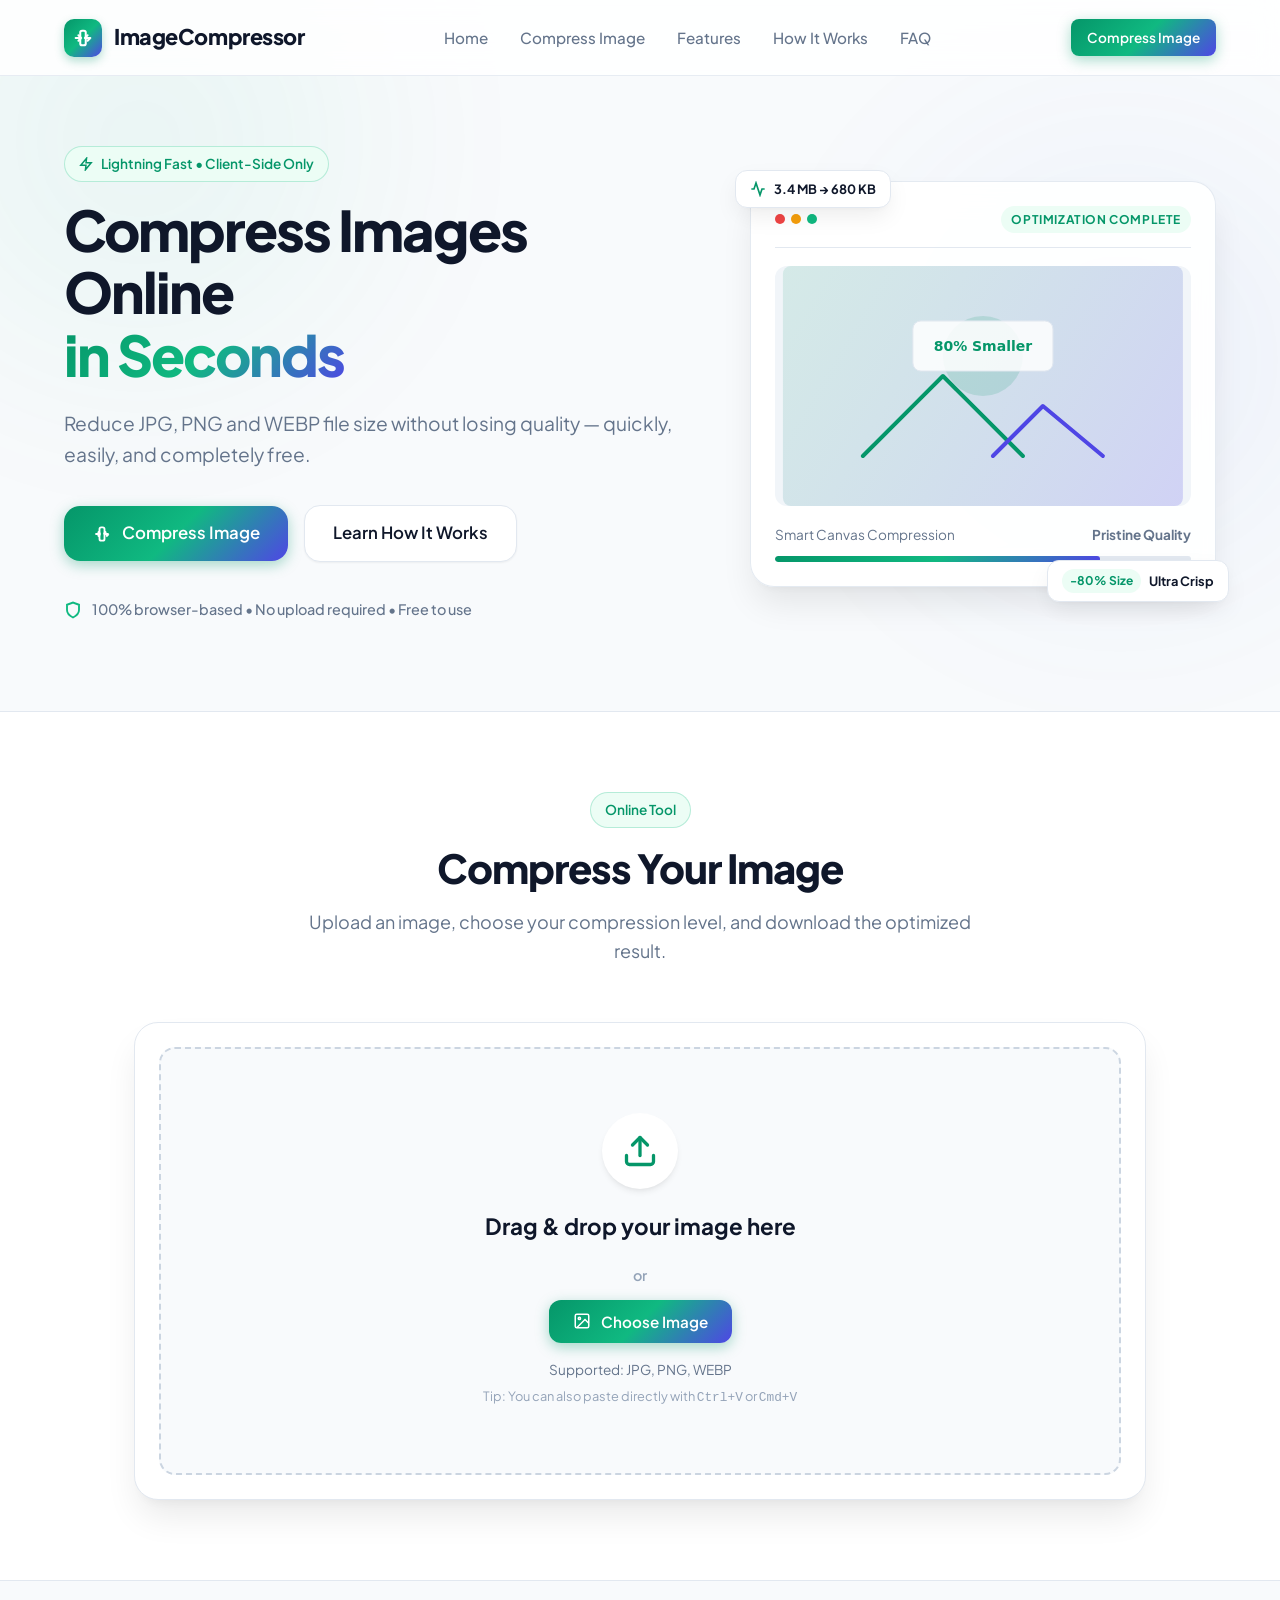
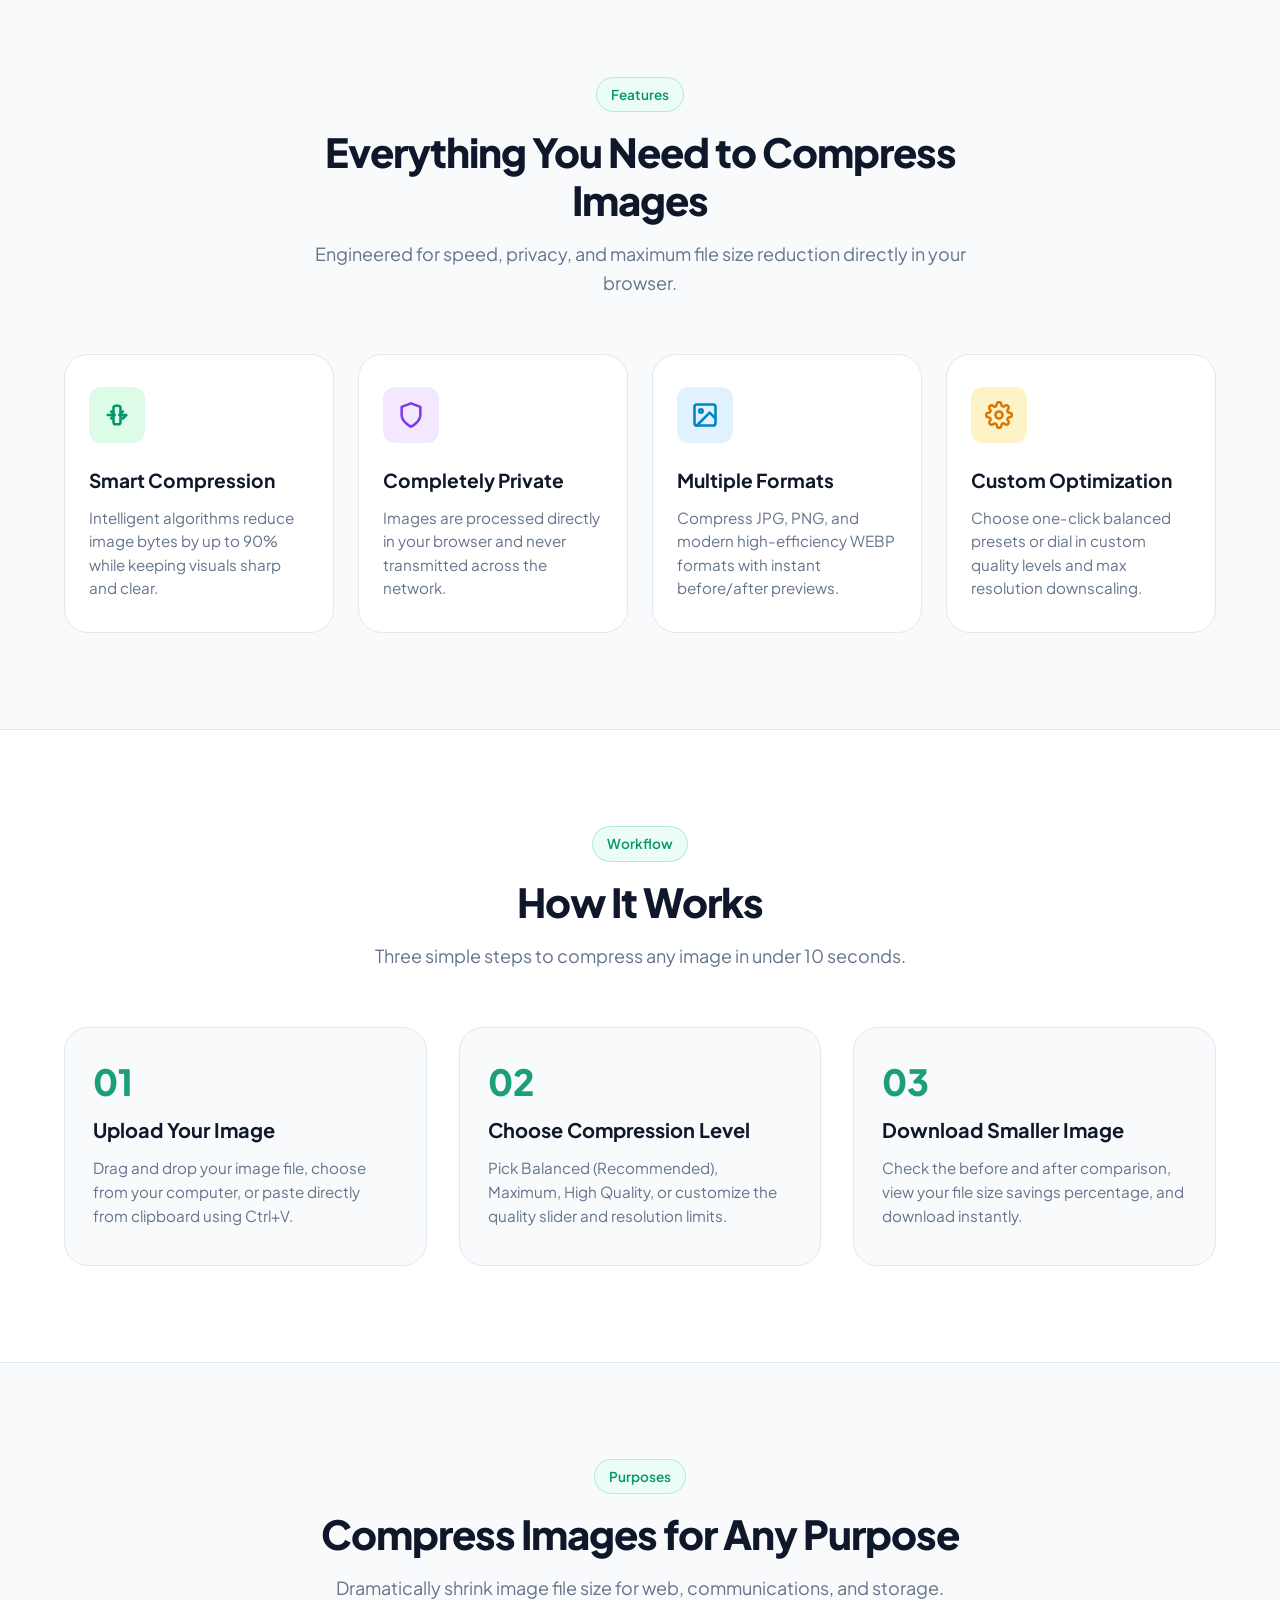
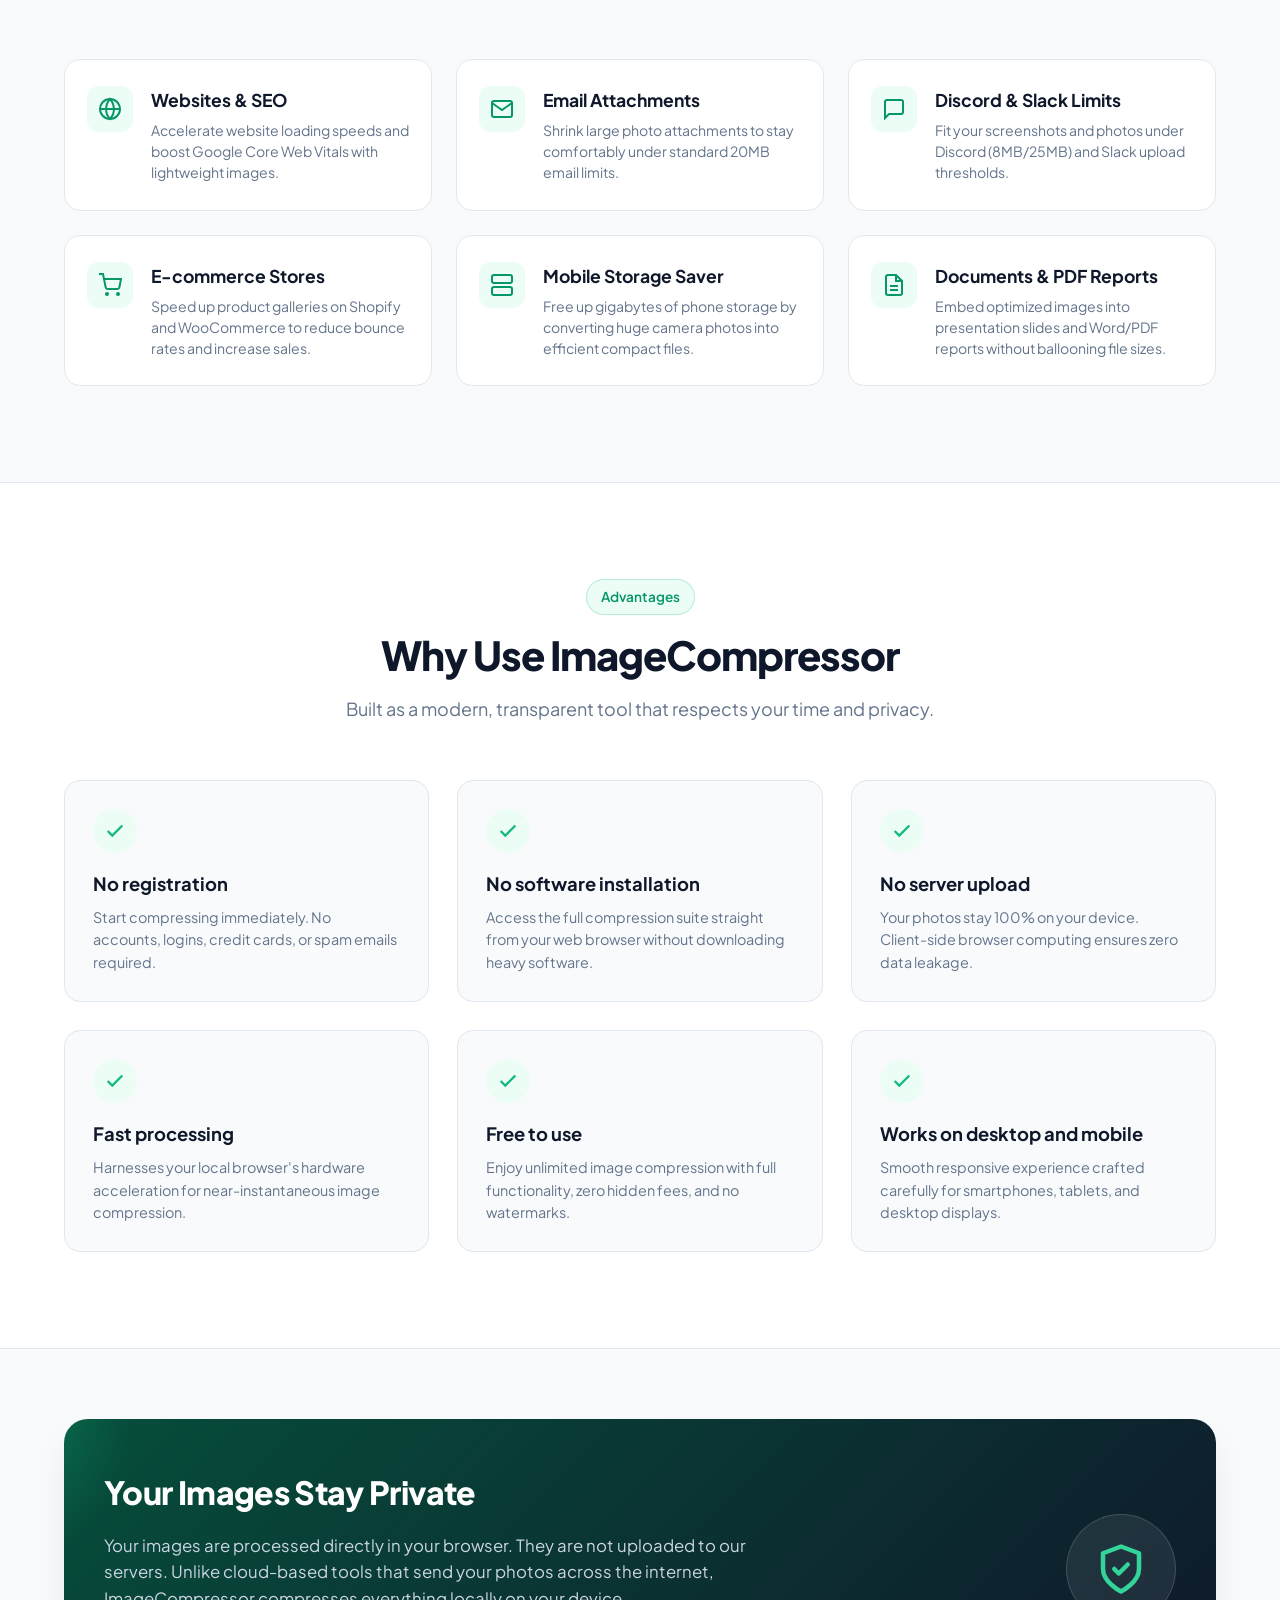
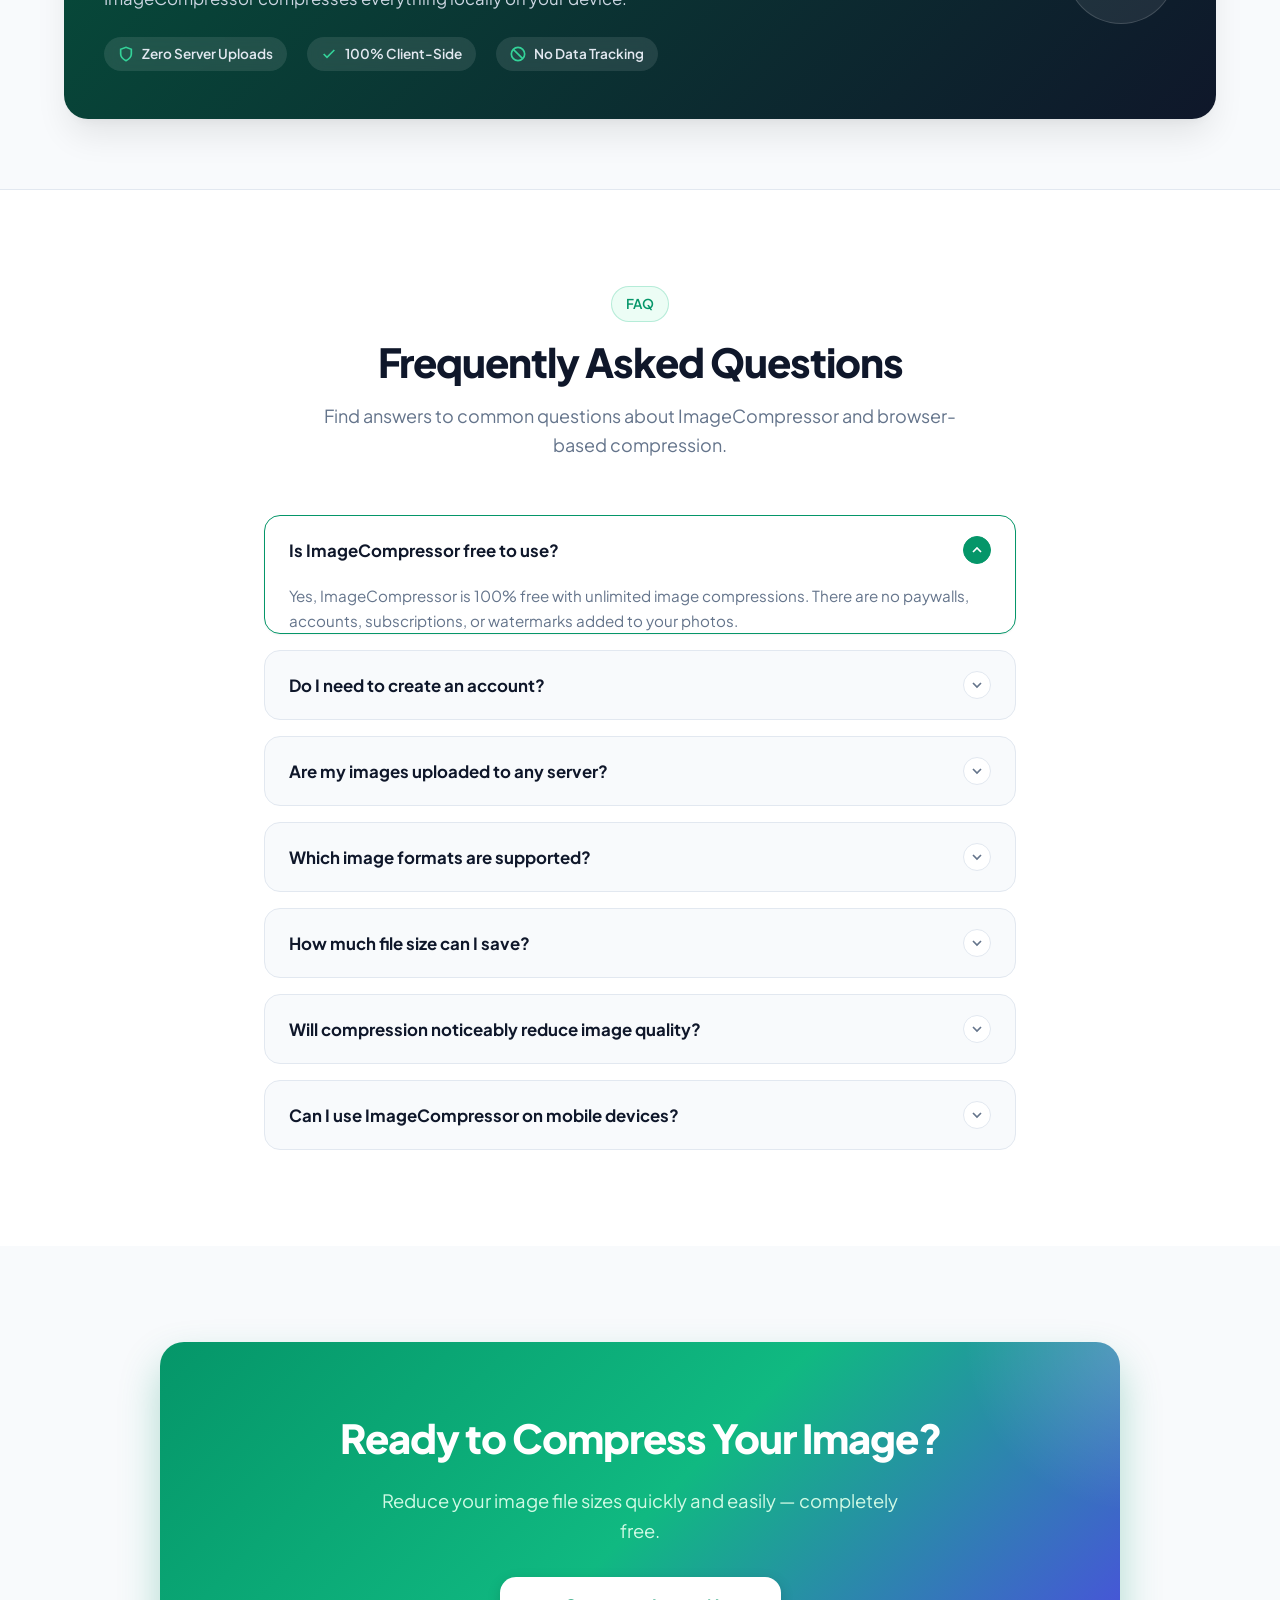
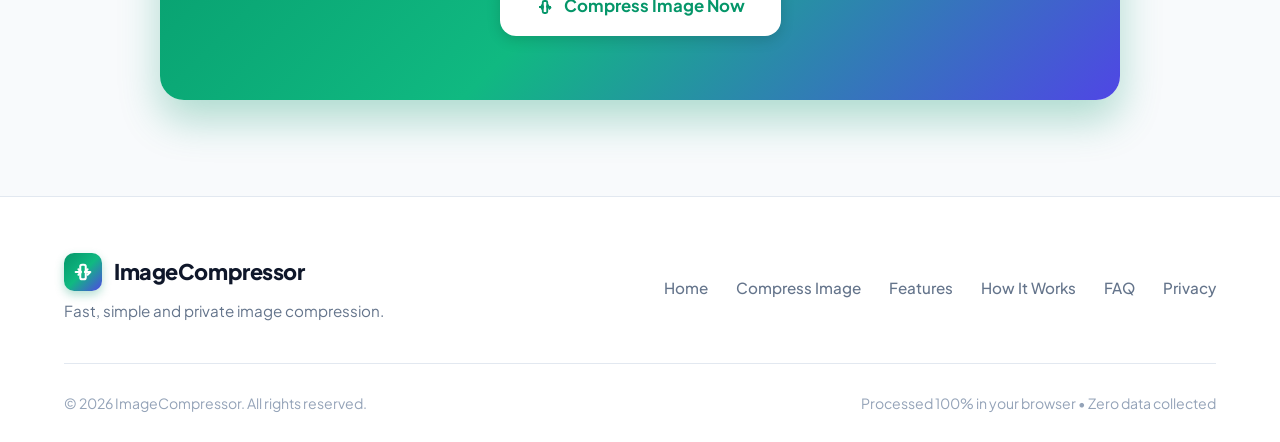
==== commit 792eb6cb: "Update index.html" ====
--- a/index.html
+++ b/index.html
@@ -3,6 +3,7 @@
 <head>
   <meta charset="UTF-8">
   <meta name="viewport" content="width=device-width, initial-scale=1.0">
+  <meta name="google-site-verification" content="B-WEOngV-aUJJm1XXnNKS2PE33Z5OSNhpeCLs2TaNP0" />
   
   <!-- SEO Primary Meta Tags -->
   <title>Image Compressor Online - Reduce Image File Size for Free</title>
--- a/css/styles.css
+++ b/css/styles.css
@@ -0,0 +1,1903 @@
+/* ==========================================================================
+   ImageCompressor - Modern SaaS Stylesheet
+   Clean, Premium, High-Performance, Fully Responsive
+   ========================================================================== */
+
+@import url('https://fonts.googleapis.com/css2?family=Plus+Jakarta+Sans:wght@400;500;600;700;800&display=swap');
+
+:root {
+  /* Color Palette */
+  --primary: #059669;
+  --primary-hover: #047857;
+  --primary-light: #ecfdf5;
+  --primary-glow: rgba(16, 185, 129, 0.15);
+  
+  --secondary: #4f46e5;
+  --secondary-hover: #4338ca;
+  --secondary-light: #eef2ff;
+  
+  --accent-cyan: #06b6d4;
+  --accent-emerald: #10b981;
+  --accent-amber: #f59e0b;
+  --accent-rose: #f43f5e;
+  
+  --gradient-primary: linear-gradient(135deg, #059669 0%, #10b981 50%, #4f46e5 100%);
+  --gradient-hero: linear-gradient(135deg, #059669 0%, #4f46e5 60%, #06b6d4 100%);
+  --gradient-subtle: linear-gradient(180deg, #f8fafc 0%, #ffffff 100%);
+  --gradient-card: linear-gradient(180deg, rgba(255, 255, 255, 0.95) 0%, rgba(255, 255, 255, 0.8) 100%);
+  
+  /* Neutral / Grayscale */
+  --bg-body: #f8fafc;
+  --bg-card: #ffffff;
+  --bg-card-muted: #f1f5f9;
+  --bg-subtle: #f8fafc;
+  
+  --text-main: #0f172a;
+  --text-body: #334155;
+  --text-muted: #64748b;
+  --text-light: #94a3b8;
+  
+  --border-light: #e2e8f0;
+  --border-card: #e2e8f0;
+  --border-focus: #10b981;
+  
+  /* Shadows */
+  --shadow-sm: 0 1px 2px 0 rgba(0, 0, 0, 0.05);
+  --shadow-md: 0 4px 6px -1px rgba(0, 0, 0, 0.07), 0 2px 4px -2px rgba(0, 0, 0, 0.05);
+  --shadow-lg: 0 10px 25px -3px rgba(0, 0, 0, 0.08), 0 4px 6px -4px rgba(0, 0, 0, 0.04);
+  --shadow-xl: 0 20px 35px -5px rgba(0, 0, 0, 0.09), 0 8px 10px -6px rgba(0, 0, 0, 0.04);
+  --shadow-glow: 0 0 30px rgba(16, 185, 129, 0.2);
+  
+  /* Radii */
+  --radius-sm: 8px;
+  --radius-md: 12px;
+  --radius-lg: 16px;
+  --radius-xl: 24px;
+  --radius-full: 9999px;
+  
+  /* Transitions */
+  --transition-fast: 0.15s cubic-bezier(0.4, 0, 0.2, 1);
+  --transition-base: 0.25s cubic-bezier(0.4, 0, 0.2, 1);
+  --transition-slow: 0.4s cubic-bezier(0.4, 0, 0.2, 1);
+  
+  /* Layout */
+  --container-max: 1200px;
+  --header-height: 76px;
+}
+
+/* Base Reset */
+*, *::before, *::after {
+  box-sizing: border-box;
+  margin: 0;
+  padding: 0;
+}
+
+html {
+  scroll-behavior: smooth;
+  font-family: 'Plus Jakarta Sans', system-ui, -apple-system, BlinkMacSystemFont, 'Segoe UI', Roboto, Oxygen, Ubuntu, Cantarell, sans-serif;
+  color: var(--text-body);
+  background-color: var(--bg-body);
+  -webkit-font-smoothing: antialiased;
+  -moz-osx-font-smoothing: grayscale;
+}
+
+body {
+  line-height: 1.6;
+  overflow-x: hidden;
+  position: relative;
+}
+
+a {
+  color: inherit;
+  text-decoration: none;
+  transition: color var(--transition-fast);
+}
+
+button, input, select, textarea {
+  font-family: inherit;
+  font-size: inherit;
+}
+
+button {
+  cursor: pointer;
+  border: none;
+  background: none;
+}
+
+img {
+  max-width: 100%;
+  height: auto;
+  display: block;
+}
+
+.container {
+  width: 100%;
+  max-width: var(--container-max);
+  margin: 0 auto;
+  padding: 0 24px;
+}
+
+/* Typography Utilities */
+.gradient-text {
+  background: var(--gradient-primary);
+  -webkit-background-clip: text;
+  -webkit-text-fill-color: transparent;
+  display: inline-block;
+}
+
+.section-header {
+  text-align: center;
+  max-width: 680px;
+  margin: 0 auto 56px;
+}
+
+.badge {
+  display: inline-flex;
+  align-items: center;
+  gap: 8px;
+  padding: 6px 14px;
+  border-radius: var(--radius-full);
+  font-size: 0.85rem;
+  font-weight: 600;
+  background: var(--primary-light);
+  color: var(--primary);
+  margin-bottom: 16px;
+  border: 1px solid rgba(16, 185, 129, 0.25);
+}
+
+.section-title {
+  font-size: 2.5rem;
+  font-weight: 800;
+  color: var(--text-main);
+  line-height: 1.2;
+  margin-bottom: 16px;
+  letter-spacing: -0.025em;
+}
+
+.section-subtitle {
+  font-size: 1.125rem;
+  color: var(--text-muted);
+  font-weight: 400;
+}
+
+/* Ambient Background Blobs */
+.ambient-glow {
+  position: absolute;
+  width: 520px;
+  height: 520px;
+  border-radius: 50%;
+  filter: blur(110px);
+  pointer-events: none;
+  z-index: 0;
+  opacity: 0.45;
+}
+
+.glow-top-left {
+  top: -120px;
+  left: -120px;
+  background: radial-gradient(circle, rgba(16, 185, 129, 0.2) 0%, rgba(5, 150, 105, 0.05) 70%);
+}
+
+.glow-top-right {
+  top: 100px;
+  right: -100px;
+  background: radial-gradient(circle, rgba(79, 70, 229, 0.18) 0%, rgba(6, 182, 212, 0.05) 70%);
+}
+
+/* ==========================================================================
+   BUTTONS
+   ========================================================================== */
+.btn {
+  display: inline-flex;
+  align-items: center;
+  justify-content: center;
+  gap: 10px;
+  padding: 12px 24px;
+  border-radius: var(--radius-md);
+  font-weight: 600;
+  font-size: 0.95rem;
+  transition: all var(--transition-base);
+  text-align: center;
+  white-space: nowrap;
+}
+
+.btn-primary {
+  background: var(--gradient-primary);
+  color: #ffffff;
+  box-shadow: 0 4px 14px 0 rgba(5, 150, 105, 0.35);
+}
+
+.btn-primary:hover {
+  transform: translateY(-2px);
+  box-shadow: 0 6px 20px 0 rgba(5, 150, 105, 0.45);
+  color: #ffffff;
+}
+
+.btn-primary:active {
+  transform: translateY(0);
+}
+
+.btn-secondary {
+  background: #ffffff;
+  color: var(--text-main);
+  border: 1px solid var(--border-light);
+  box-shadow: var(--shadow-sm);
+}
+
+.btn-secondary:hover {
+  background: var(--bg-card-muted);
+  border-color: #cbd5e1;
+  color: var(--primary);
+  transform: translateY(-2px);
+}
+
+.btn-success {
+  background: linear-gradient(135deg, #059669 0%, #10b981 100%);
+  color: #ffffff;
+  box-shadow: 0 4px 14px 0 rgba(16, 185, 129, 0.35);
+}
+
+.btn-success:hover {
+  transform: translateY(-2px);
+  box-shadow: 0 6px 20px 0 rgba(16, 185, 129, 0.45);
+  color: #ffffff;
+}
+
+.btn-outline {
+  background: transparent;
+  color: var(--text-body);
+  border: 1px solid var(--border-light);
+}
+
+.btn-outline:hover {
+  background: #ffffff;
+  border-color: var(--primary);
+  color: var(--primary);
+}
+
+.btn-lg {
+  padding: 14px 28px;
+  font-size: 1.05rem;
+  border-radius: var(--radius-lg);
+}
+
+.btn-sm {
+  padding: 8px 16px;
+  font-size: 0.85rem;
+  border-radius: var(--radius-sm);
+}
+
+/* ==========================================================================
+   HEADER / NAVBAR
+   ========================================================================== */
+.header {
+  position: sticky;
+  top: 0;
+  left: 0;
+  width: 100%;
+  height: var(--header-height);
+  background: rgba(255, 255, 255, 0.85);
+  backdrop-filter: blur(14px);
+  -webkit-backdrop-filter: blur(14px);
+  border-bottom: 1px solid rgba(226, 232, 240, 0.8);
+  z-index: 1000;
+  transition: all var(--transition-base);
+}
+
+.header.scrolled {
+  box-shadow: var(--shadow-sm);
+  background: rgba(255, 255, 255, 0.95);
+}
+
+.nav-container {
+  display: flex;
+  align-items: center;
+  justify-content: space-between;
+  height: 100%;
+}
+
+.brand-logo {
+  display: flex;
+  align-items: center;
+  gap: 12px;
+  font-size: 1.35rem;
+  font-weight: 800;
+  color: var(--text-main);
+  letter-spacing: -0.02em;
+}
+
+.brand-icon {
+  width: 38px;
+  height: 38px;
+  border-radius: 10px;
+  background: var(--gradient-primary);
+  display: flex;
+  align-items: center;
+  justify-content: center;
+  color: white;
+  box-shadow: 0 4px 10px rgba(5, 150, 105, 0.3);
+}
+
+.brand-icon svg {
+  width: 22px;
+  height: 22px;
+}
+
+.nav-links {
+  display: flex;
+  align-items: center;
+  gap: 32px;
+  list-style: none;
+}
+
+.nav-link {
+  font-size: 0.95rem;
+  font-weight: 500;
+  color: var(--text-muted);
+  position: relative;
+  padding: 6px 0;
+}
+
+.nav-link:hover {
+  color: var(--primary);
+}
+
+.nav-link::after {
+  content: '';
+  position: absolute;
+  bottom: 0;
+  left: 0;
+  width: 0;
+  height: 2px;
+  background: var(--primary);
+  border-radius: 2px;
+  transition: width var(--transition-base);
+}
+
+.nav-link:hover::after {
+  width: 100%;
+}
+
+.nav-cta {
+  display: flex;
+  align-items: center;
+}
+
+/* Mobile Nav Toggle */
+.menu-toggle {
+  display: none;
+  flex-direction: column;
+  justify-content: space-between;
+  width: 32px;
+  height: 22px;
+  background: transparent;
+  border: none;
+  cursor: pointer;
+  padding: 0;
+  z-index: 1001;
+}
+
+.menu-toggle span {
+  width: 100%;
+  height: 2.5px;
+  background-color: var(--text-main);
+  border-radius: 4px;
+  transition: all var(--transition-base);
+}
+
+.menu-toggle.open span:nth-child(1) {
+  transform: translateY(10px) rotate(45deg);
+}
+
+.menu-toggle.open span:nth-child(2) {
+  opacity: 0;
+}
+
+.menu-toggle.open span:nth-child(3) {
+  transform: translateY(-10px) rotate(-45deg);
+}
+
+.mobile-menu-overlay {
+  display: none;
+}
+
+/* ==========================================================================
+   HERO SECTION
+   ========================================================================== */
+.hero {
+  position: relative;
+  padding: 70px 0 90px;
+  overflow: hidden;
+}
+
+.hero-grid {
+  display: grid;
+  grid-template-columns: 1.15fr 0.85fr;
+  gap: 56px;
+  align-items: center;
+  position: relative;
+  z-index: 1;
+}
+
+.hero-content {
+  max-width: 620px;
+}
+
+.hero-title {
+  font-size: 3.5rem;
+  font-weight: 800;
+  line-height: 1.12;
+  letter-spacing: -0.035em;
+  color: var(--text-main);
+  margin-bottom: 22px;
+}
+
+.hero-description {
+  font-size: 1.2rem;
+  line-height: 1.6;
+  color: var(--text-muted);
+  margin-bottom: 36px;
+}
+
+.hero-buttons {
+  display: flex;
+  align-items: center;
+  gap: 16px;
+  flex-wrap: wrap;
+  margin-bottom: 36px;
+}
+
+.hero-trust {
+  display: flex;
+  align-items: center;
+  gap: 10px;
+  color: var(--text-muted);
+  font-size: 0.9rem;
+  font-weight: 500;
+}
+
+.hero-trust svg {
+  color: var(--accent-emerald);
+}
+
+/* Hero Visual Mockup */
+.hero-visual {
+  position: relative;
+  perspective: 1000px;
+}
+
+.hero-card {
+  background: rgba(255, 255, 255, 0.92);
+  backdrop-filter: blur(16px);
+  border: 1px solid rgba(226, 232, 240, 0.9);
+  border-radius: var(--radius-xl);
+  padding: 24px;
+  box-shadow: var(--shadow-xl);
+  position: relative;
+  transition: transform var(--transition-slow);
+}
+
+.hero-card:hover {
+  transform: translateY(-6px);
+}
+
+.mockup-header {
+  display: flex;
+  align-items: center;
+  justify-content: space-between;
+  margin-bottom: 18px;
+  padding-bottom: 14px;
+  border-bottom: 1px solid var(--border-light);
+}
+
+.mockup-dots {
+  display: flex;
+  gap: 6px;
+}
+
+.mockup-dots span {
+  width: 10px;
+  height: 10px;
+  border-radius: 50%;
+}
+
+.mockup-dots span:nth-child(1) { background-color: #ef4444; }
+.mockup-dots span:nth-child(2) { background-color: #f59e0b; }
+.mockup-dots span:nth-child(3) { background-color: #10b981; }
+
+.mockup-badge {
+  font-size: 0.75rem;
+  font-weight: 700;
+  text-transform: uppercase;
+  letter-spacing: 0.05em;
+  padding: 4px 10px;
+  background: var(--primary-light);
+  color: var(--primary);
+  border-radius: var(--radius-full);
+}
+
+.mockup-image-box {
+  position: relative;
+  border-radius: var(--radius-md);
+  overflow: hidden;
+  background: #f1f5f9;
+  height: 240px;
+  display: flex;
+  align-items: center;
+  justify-content: center;
+}
+
+.mockup-image-box svg.bg-graphic {
+  width: 100%;
+  height: 100%;
+  object-fit: cover;
+}
+
+.floating-badge {
+  position: absolute;
+  display: flex;
+  align-items: center;
+  gap: 8px;
+  background: #ffffff;
+  padding: 8px 14px;
+  border-radius: var(--radius-md);
+  box-shadow: var(--shadow-lg);
+  font-size: 0.8rem;
+  font-weight: 700;
+  color: var(--text-main);
+  border: 1px solid var(--border-light);
+  animation: float 4s ease-in-out infinite;
+}
+
+.badge-top-left {
+  top: -12px;
+  left: -16px;
+  animation-delay: 0s;
+}
+
+.badge-bottom-right {
+  bottom: -16px;
+  right: -14px;
+  animation-delay: 2s;
+}
+
+.badge-pill-save {
+  background: #ecfdf5;
+  color: #059669;
+  padding: 2px 8px;
+  border-radius: var(--radius-full);
+  font-size: 0.75rem;
+}
+
+@keyframes float {
+  0%, 100% { transform: translateY(0); }
+  50% { transform: translateY(-8px); }
+}
+
+.mockup-footer {
+  margin-top: 18px;
+  display: flex;
+  align-items: center;
+  justify-content: space-between;
+  font-size: 0.85rem;
+  color: var(--text-muted);
+}
+
+.mockup-meter {
+  height: 6px;
+  width: 100%;
+  background: #e2e8f0;
+  border-radius: 4px;
+  margin-top: 10px;
+  overflow: hidden;
+}
+
+.mockup-meter-fill {
+  height: 100%;
+  width: 78%;
+  background: var(--gradient-primary);
+  border-radius: 4px;
+}
+
+/* ==========================================================================
+   MAIN COMPRESSOR TOOL SECTION
+   ========================================================================== */
+.compressor-section {
+  padding: 80px 0;
+  background: #ffffff;
+  position: relative;
+  border-top: 1px solid var(--border-light);
+  border-bottom: 1px solid var(--border-light);
+}
+
+.compressor-container {
+  max-width: 1060px;
+  margin: 0 auto;
+}
+
+.tool-card {
+  background: #ffffff;
+  border-radius: var(--radius-xl);
+  border: 1px solid var(--border-light);
+  box-shadow: var(--shadow-xl);
+  overflow: hidden;
+  position: relative;
+}
+
+/* Upload Area */
+.upload-dropzone {
+  border: 2px dashed #cbd5e1;
+  border-radius: var(--radius-lg);
+  padding: 64px 32px;
+  margin: 24px;
+  text-align: center;
+  background: var(--bg-subtle);
+  transition: all var(--transition-base);
+  cursor: pointer;
+  display: flex;
+  flex-direction: column;
+  align-items: center;
+  justify-content: center;
+}
+
+.upload-dropzone:hover,
+.upload-dropzone.dragover {
+  border-color: var(--primary);
+  background: var(--primary-light);
+  transform: scale(1.005);
+}
+
+.upload-icon-circle {
+  width: 76px;
+  height: 76px;
+  border-radius: 50%;
+  background: #ffffff;
+  display: flex;
+  align-items: center;
+  justify-content: center;
+  margin-bottom: 20px;
+  box-shadow: var(--shadow-md);
+  color: var(--primary);
+  transition: transform var(--transition-base);
+}
+
+.upload-dropzone:hover .upload-icon-circle {
+  transform: translateY(-4px) scale(1.05);
+}
+
+.upload-dropzone h3 {
+  font-size: 1.4rem;
+  font-weight: 700;
+  color: var(--text-main);
+  margin-bottom: 8px;
+}
+
+.upload-dropzone .divider-or {
+  margin: 12px 0;
+  color: var(--text-light);
+  font-weight: 600;
+  font-size: 0.9rem;
+  position: relative;
+}
+
+.upload-dropzone .supported-types {
+  margin-top: 16px;
+  font-size: 0.85rem;
+  color: var(--text-muted);
+}
+
+.upload-dropzone .paste-hint {
+  font-size: 0.8rem;
+  color: var(--text-light);
+  margin-top: 6px;
+}
+
+/* Editor Workspace (Hidden before upload) */
+.editor-workspace {
+  display: none;
+  padding: 28px;
+}
+
+.editor-workspace.active {
+  display: block;
+}
+
+/* Image Info Bar */
+.image-info-bar {
+  display: flex;
+  align-items: center;
+  justify-content: space-between;
+  background: var(--bg-subtle);
+  border: 1px solid var(--border-light);
+  border-radius: var(--radius-lg);
+  padding: 14px 20px;
+  margin-bottom: 24px;
+  flex-wrap: wrap;
+  gap: 16px;
+}
+
+.info-file-details {
+  display: flex;
+  align-items: center;
+  gap: 14px;
+}
+
+.info-thumb {
+  width: 48px;
+  height: 48px;
+  border-radius: var(--radius-sm);
+  object-fit: cover;
+  border: 1px solid var(--border-light);
+  background: #ffffff;
+}
+
+.info-meta h4 {
+  font-size: 0.95rem;
+  font-weight: 700;
+  color: var(--text-main);
+  max-width: 260px;
+  white-space: nowrap;
+  overflow: hidden;
+  text-overflow: ellipsis;
+}
+
+.info-chips {
+  display: flex;
+  align-items: center;
+  gap: 8px;
+  margin-top: 4px;
+  flex-wrap: wrap;
+}
+
+.info-chip {
+  font-size: 0.75rem;
+  font-weight: 600;
+  padding: 2px 8px;
+  background: #ffffff;
+  border: 1px solid var(--border-light);
+  border-radius: var(--radius-sm);
+  color: var(--text-body);
+}
+
+.info-chip.chip-size {
+  background: #ecfdf5;
+  color: #059669;
+  border-color: rgba(16, 185, 129, 0.3);
+}
+
+.info-actions {
+  display: flex;
+  gap: 10px;
+}
+
+/* Editor Layout Grid */
+.editor-layout {
+  display: grid;
+  grid-template-columns: 1fr 1.15fr;
+  gap: 28px;
+}
+
+/* Left: Interactive Canvas/Preview Box */
+.editor-preview-column {
+  display: flex;
+  flex-direction: column;
+}
+
+.preview-viewport {
+  background-color: #f8fafc;
+  background-image: 
+    linear-gradient(45deg, #f1f5f9 25%, transparent 25%),
+    linear-gradient(-45deg, #f1f5f9 25%, transparent 25%),
+    linear-gradient(45deg, transparent 75%, #f1f5f9 75%),
+    linear-gradient(-45deg, transparent 75%, #f1f5f9 75%);
+  background-size: 20px 20px;
+  background-position: 0 0, 0 10px, 10px -10px, -10px 0px;
+  border: 1px solid var(--border-light);
+  border-radius: var(--radius-lg);
+  min-height: 380px;
+  display: flex;
+  align-items: center;
+  justify-content: center;
+  padding: 16px;
+  overflow: hidden;
+  position: relative;
+}
+
+.preview-viewport img {
+  max-width: 100%;
+  max-height: 360px;
+  object-fit: contain;
+  border-radius: var(--radius-sm);
+  box-shadow: var(--shadow-md);
+  transition: all var(--transition-base);
+}
+
+.preview-dimension-tag {
+  position: absolute;
+  bottom: 12px;
+  left: 12px;
+  background: rgba(15, 23, 42, 0.75);
+  color: #ffffff;
+  padding: 4px 10px;
+  border-radius: var(--radius-sm);
+  font-size: 0.75rem;
+  font-weight: 600;
+  backdrop-filter: blur(4px);
+}
+
+/* Right: Compression Controls Panel */
+.editor-controls-column {
+  background: #ffffff;
+  border: 1px solid var(--border-light);
+  border-radius: var(--radius-lg);
+  padding: 24px;
+  display: flex;
+  flex-direction: column;
+  gap: 22px;
+}
+
+.control-group-title {
+  font-size: 0.85rem;
+  font-weight: 700;
+  text-transform: uppercase;
+  letter-spacing: 0.05em;
+  color: var(--text-muted);
+  margin-bottom: 10px;
+  display: flex;
+  align-items: center;
+  justify-content: space-between;
+}
+
+/* Compression Level Presets */
+.compression-presets-grid {
+  display: grid;
+  grid-template-columns: repeat(2, 1fr);
+  gap: 10px;
+}
+
+.compression-preset-btn {
+  padding: 12px 14px;
+  border: 1.5px solid var(--border-light);
+  border-radius: var(--radius-md);
+  background: #ffffff;
+  text-align: left;
+  transition: all var(--transition-fast);
+  display: flex;
+  flex-direction: column;
+  gap: 4px;
+}
+
+.compression-preset-btn .preset-title {
+  font-size: 0.88rem;
+  font-weight: 700;
+  color: var(--text-main);
+  display: flex;
+  align-items: center;
+  justify-content: space-between;
+}
+
+.compression-preset-btn .preset-badge {
+  font-size: 0.68rem;
+  font-weight: 700;
+  padding: 2px 6px;
+  border-radius: var(--radius-full);
+  background: var(--primary-light);
+  color: var(--primary);
+}
+
+.compression-preset-btn .preset-desc {
+  font-size: 0.75rem;
+  color: var(--text-muted);
+  line-height: 1.35;
+}
+
+.compression-preset-btn:hover {
+  border-color: var(--primary);
+  background: #fcfdfd;
+}
+
+.compression-preset-btn.active {
+  border-color: var(--primary);
+  background: #f0fdf4;
+  box-shadow: 0 0 0 1px var(--primary);
+}
+
+.compression-preset-btn.active .preset-title {
+  color: var(--primary);
+}
+
+/* Quality Slider */
+.quality-control {
+  display: flex;
+  flex-direction: column;
+  gap: 8px;
+}
+
+.slider-container {
+  display: flex;
+  align-items: center;
+  gap: 14px;
+}
+
+.quality-slider {
+  flex: 1;
+  height: 6px;
+  border-radius: 3px;
+  background: #e2e8f0;
+  outline: none;
+  -webkit-appearance: none;
+  appearance: none;
+}
+
+.quality-slider::-webkit-slider-thumb {
+  -webkit-appearance: none;
+  appearance: none;
+  width: 18px;
+  height: 18px;
+  border-radius: 50%;
+  background: var(--primary);
+  cursor: pointer;
+  box-shadow: 0 2px 5px rgba(0,0,0,0.2);
+  transition: transform 0.1s;
+}
+
+.quality-slider::-webkit-slider-thumb:hover {
+  transform: scale(1.2);
+}
+
+.quality-slider::-moz-range-thumb {
+  width: 18px;
+  height: 18px;
+  border-radius: 50%;
+  background: var(--primary);
+  cursor: pointer;
+  border: none;
+  box-shadow: 0 2px 5px rgba(0,0,0,0.2);
+}
+
+.quality-value {
+  font-size: 0.9rem;
+  font-weight: 700;
+  color: var(--primary);
+  min-width: 44px;
+  text-align: right;
+}
+
+.quality-note {
+  font-size: 0.75rem;
+  color: var(--text-light);
+}
+
+/* Resolution Scaling Options */
+.select-styled {
+  width: 100%;
+  height: 42px;
+  padding: 8px 12px;
+  border: 1.5px solid var(--border-light);
+  border-radius: var(--radius-md);
+  background: #ffffff;
+  color: var(--text-main);
+  font-weight: 600;
+  font-size: 0.9rem;
+  outline: none;
+  transition: border-color var(--transition-fast);
+}
+
+.select-styled:focus {
+  border-color: var(--primary);
+  box-shadow: 0 0 0 3px rgba(16, 185, 129, 0.15);
+}
+
+/* Format Radios (Segmented Control) */
+.format-segmented {
+  display: flex;
+  background: var(--bg-subtle);
+  border: 1px solid var(--border-light);
+  border-radius: var(--radius-md);
+  padding: 4px;
+  gap: 4px;
+}
+
+.format-btn {
+  flex: 1;
+  padding: 8px 10px;
+  border-radius: var(--radius-sm);
+  font-size: 0.8rem;
+  font-weight: 700;
+  color: var(--text-muted);
+  text-align: center;
+  transition: all var(--transition-fast);
+}
+
+.format-btn:hover {
+  color: var(--text-main);
+}
+
+.format-btn.active {
+  background: #ffffff;
+  color: var(--primary);
+  box-shadow: var(--shadow-sm);
+}
+
+/* Action Buttons Bar */
+.editor-actions {
+  display: flex;
+  gap: 12px;
+  padding-top: 10px;
+  border-top: 1px solid var(--border-light);
+}
+
+.editor-actions .btn {
+  flex: 1;
+}
+
+/* ==========================================================================
+   BEFORE / AFTER PREVIEW SECTION (Visible upon compression)
+   ========================================================================== */
+.comparison-section {
+  margin-top: 36px;
+  padding-top: 32px;
+  border-top: 1.5px dashed var(--border-light);
+  display: none;
+}
+
+.comparison-section.active {
+  display: block;
+  animation: fadeIn 0.35s ease-out;
+}
+
+@keyframes fadeIn {
+  from { opacity: 0; transform: translateY(12px); }
+  to { opacity: 1; transform: translateY(0); }
+}
+
+.comparison-header {
+  display: flex;
+  align-items: center;
+  justify-content: space-between;
+  margin-bottom: 20px;
+  flex-wrap: wrap;
+  gap: 12px;
+}
+
+.comparison-header h3 {
+  font-size: 1.25rem;
+  font-weight: 800;
+  color: var(--text-main);
+  display: flex;
+  align-items: center;
+  gap: 8px;
+}
+
+.comparison-grid {
+  display: grid;
+  grid-template-columns: 1fr 1fr;
+  gap: 24px;
+}
+
+.comparison-card {
+  background: var(--bg-subtle);
+  border: 1px solid var(--border-light);
+  border-radius: var(--radius-lg);
+  padding: 18px;
+  display: flex;
+  flex-direction: column;
+}
+
+.comparison-card.after-card {
+  background: #ffffff;
+  border-color: rgba(16, 185, 129, 0.4);
+  box-shadow: 0 4px 20px rgba(16, 185, 129, 0.12);
+}
+
+.comparison-card-top {
+  display: flex;
+  align-items: center;
+  justify-content: space-between;
+  margin-bottom: 12px;
+}
+
+.comparison-tag {
+  font-size: 0.75rem;
+  font-weight: 800;
+  text-transform: uppercase;
+  letter-spacing: 0.06em;
+  padding: 3px 10px;
+  border-radius: var(--radius-full);
+}
+
+.tag-before {
+  background: #e2e8f0;
+  color: var(--text-body);
+}
+
+.tag-after {
+  background: var(--primary-light);
+  color: var(--primary);
+}
+
+.comparison-img-wrapper {
+  background-color: #f8fafc;
+  background-image: 
+    linear-gradient(45deg, #f1f5f9 25%, transparent 25%),
+    linear-gradient(-45deg, #f1f5f9 25%, transparent 25%),
+    linear-gradient(45deg, transparent 75%, #f1f5f9 75%),
+    linear-gradient(-45deg, transparent 75%, #f1f5f9 75%);
+  background-size: 16px 16px;
+  background-position: 0 0, 0 8px, 8px -8px, -8px 0px;
+  border: 1px solid var(--border-light);
+  border-radius: var(--radius-md);
+  height: 220px;
+  display: flex;
+  align-items: center;
+  justify-content: center;
+  overflow: hidden;
+  margin-bottom: 14px;
+}
+
+.comparison-img-wrapper img {
+  max-width: 100%;
+  max-height: 100%;
+  object-fit: contain;
+}
+
+.comparison-details {
+  display: flex;
+  align-items: center;
+  justify-content: space-between;
+  font-size: 0.85rem;
+  margin-bottom: 12px;
+}
+
+.comparison-meta-dim {
+  font-weight: 700;
+  color: var(--text-main);
+}
+
+.comparison-meta-size {
+  color: var(--text-muted);
+  font-weight: 600;
+}
+
+.comparison-savings-chip {
+  display: inline-flex;
+  align-items: center;
+  gap: 6px;
+  padding: 6px 14px;
+  border-radius: var(--radius-full);
+  font-size: 0.85rem;
+  font-weight: 800;
+  background: #ecfdf5;
+  color: #059669;
+  border: 1px solid rgba(16, 185, 129, 0.3);
+}
+
+/* ==========================================================================
+   FEATURES SECTION
+   ========================================================================== */
+.features-section {
+  padding: 96px 0;
+  background: var(--bg-body);
+}
+
+.features-grid {
+  display: grid;
+  grid-template-columns: repeat(4, 1fr);
+  gap: 24px;
+}
+
+.feature-card {
+  background: #ffffff;
+  border: 1px solid var(--border-light);
+  border-radius: var(--radius-xl);
+  padding: 32px 24px;
+  transition: all var(--transition-base);
+  display: flex;
+  flex-direction: column;
+  height: 100%;
+}
+
+.feature-card:hover {
+  transform: translateY(-8px);
+  box-shadow: var(--shadow-xl);
+  border-color: rgba(16, 185, 129, 0.3);
+}
+
+.feature-icon-wrapper {
+  width: 56px;
+  height: 56px;
+  border-radius: var(--radius-md);
+  display: flex;
+  align-items: center;
+  justify-content: center;
+  margin-bottom: 22px;
+  transition: transform var(--transition-base);
+}
+
+.feature-card:hover .feature-icon-wrapper {
+  transform: scale(1.1);
+}
+
+.icon-emerald { background: #dcfce7; color: #059669; }
+.icon-purple { background: #f3e8ff; color: #7c3aed; }
+.icon-blue { background: #e0f2fe; color: #0284c7; }
+.icon-amber { background: #fef3c7; color: #d97706; }
+
+.feature-card h3 {
+  font-size: 1.2rem;
+  font-weight: 700;
+  color: var(--text-main);
+  margin-bottom: 10px;
+}
+
+.feature-card p {
+  color: var(--text-muted);
+  font-size: 0.95rem;
+  line-height: 1.55;
+}
+
+/* ==========================================================================
+   HOW IT WORKS SECTION
+   ========================================================================== */
+.how-it-works-section {
+  padding: 96px 0;
+  background: #ffffff;
+  border-top: 1px solid var(--border-light);
+  border-bottom: 1px solid var(--border-light);
+}
+
+.steps-grid {
+  display: grid;
+  grid-template-columns: repeat(3, 1fr);
+  gap: 32px;
+  position: relative;
+}
+
+.step-card {
+  background: var(--bg-subtle);
+  border: 1px solid var(--border-light);
+  border-radius: var(--radius-xl);
+  padding: 36px 28px;
+  position: relative;
+  transition: all var(--transition-base);
+}
+
+.step-card:hover {
+  transform: translateY(-6px);
+  background: #ffffff;
+  box-shadow: var(--shadow-lg);
+  border-color: var(--primary);
+}
+
+.step-number {
+  font-size: 2.25rem;
+  font-weight: 900;
+  color: var(--primary);
+  opacity: 0.9;
+  margin-bottom: 14px;
+  line-height: 1;
+}
+
+.step-card h3 {
+  font-size: 1.25rem;
+  font-weight: 700;
+  color: var(--text-main);
+  margin-bottom: 10px;
+}
+
+.step-card p {
+  font-size: 0.95rem;
+  color: var(--text-muted);
+  line-height: 1.6;
+}
+
+/* ==========================================================================
+   USE CASES SECTION
+   ========================================================================== */
+.use-cases-section {
+  padding: 96px 0;
+  background: var(--bg-body);
+}
+
+.use-cases-grid {
+  display: grid;
+  grid-template-columns: repeat(3, 1fr);
+  gap: 24px;
+}
+
+.use-case-card {
+  background: #ffffff;
+  border: 1px solid var(--border-light);
+  border-radius: var(--radius-lg);
+  padding: 26px 22px;
+  display: flex;
+  align-items: flex-start;
+  gap: 18px;
+  transition: all var(--transition-base);
+}
+
+.use-case-card:hover {
+  transform: translateY(-4px);
+  border-color: rgba(16, 185, 129, 0.4);
+  box-shadow: var(--shadow-md);
+}
+
+.use-case-icon {
+  width: 46px;
+  height: 46px;
+  border-radius: var(--radius-md);
+  background: var(--primary-light);
+  color: var(--primary);
+  display: flex;
+  align-items: center;
+  justify-content: center;
+  flex-shrink: 0;
+}
+
+.use-case-content h3 {
+  font-size: 1.1rem;
+  font-weight: 700;
+  color: var(--text-main);
+  margin-bottom: 6px;
+}
+
+.use-case-content p {
+  font-size: 0.88rem;
+  color: var(--text-muted);
+  line-height: 1.5;
+}
+
+/* ==========================================================================
+   WHY USE IMAGE COMPRESSOR SECTION
+   ========================================================================== */
+.why-section {
+  padding: 96px 0;
+  background: #ffffff;
+  border-top: 1px solid var(--border-light);
+  border-bottom: 1px solid var(--border-light);
+}
+
+.why-grid {
+  display: grid;
+  grid-template-columns: repeat(3, 1fr);
+  gap: 28px;
+}
+
+.why-card {
+  background: var(--bg-subtle);
+  border: 1px solid var(--border-light);
+  border-radius: var(--radius-lg);
+  padding: 28px;
+  transition: all var(--transition-base);
+}
+
+.why-card:hover {
+  background: #ffffff;
+  border-color: var(--primary);
+  box-shadow: var(--shadow-lg);
+  transform: translateY(-4px);
+}
+
+.why-card-icon {
+  width: 44px;
+  height: 44px;
+  border-radius: 50%;
+  background: #ecfdf5;
+  color: #10b981;
+  display: flex;
+  align-items: center;
+  justify-content: center;
+  margin-bottom: 16px;
+}
+
+.why-card h3 {
+  font-size: 1.15rem;
+  font-weight: 700;
+  color: var(--text-main);
+  margin-bottom: 8px;
+}
+
+.why-card p {
+  font-size: 0.9rem;
+  color: var(--text-muted);
+  line-height: 1.55;
+}
+
+/* ==========================================================================
+   PRIVACY SECTION
+   ========================================================================== */
+.privacy-section {
+  padding: 70px 0;
+  background: var(--bg-body);
+}
+
+.privacy-banner {
+  background: linear-gradient(135deg, #064e3b 0%, #0f172a 100%);
+  border-radius: var(--radius-xl);
+  padding: 48px 40px;
+  color: #ffffff;
+  display: flex;
+  align-items: center;
+  justify-content: space-between;
+  gap: 40px;
+  box-shadow: var(--shadow-xl);
+  position: relative;
+  overflow: hidden;
+}
+
+.privacy-banner::before {
+  content: '';
+  position: absolute;
+  top: -50%;
+  left: -20%;
+  width: 300px;
+  height: 300px;
+  background: radial-gradient(circle, rgba(16, 185, 129, 0.4) 0%, transparent 70%);
+  border-radius: 50%;
+  pointer-events: none;
+}
+
+.privacy-content {
+  max-width: 650px;
+  position: relative;
+  z-index: 1;
+}
+
+.privacy-content h2 {
+  font-size: 2rem;
+  font-weight: 800;
+  margin-bottom: 14px;
+  letter-spacing: -0.02em;
+}
+
+.privacy-content p {
+  font-size: 1.05rem;
+  color: #cbd5e1;
+  line-height: 1.6;
+  margin-bottom: 24px;
+}
+
+.privacy-badges {
+  display: flex;
+  align-items: center;
+  gap: 20px;
+  flex-wrap: wrap;
+}
+
+.privacy-pill {
+  display: inline-flex;
+  align-items: center;
+  gap: 8px;
+  background: rgba(255, 255, 255, 0.1);
+  padding: 6px 14px;
+  border-radius: var(--radius-full);
+  font-size: 0.85rem;
+  font-weight: 600;
+  color: #e2e8f0;
+  backdrop-filter: blur(8px);
+}
+
+.privacy-icon-large {
+  width: 110px;
+  height: 110px;
+  border-radius: 50%;
+  background: rgba(255, 255, 255, 0.08);
+  border: 1px solid rgba(255, 255, 255, 0.15);
+  display: flex;
+  align-items: center;
+  justify-content: center;
+  color: #34d399;
+  flex-shrink: 0;
+  position: relative;
+  z-index: 1;
+}
+
+.privacy-icon-large svg {
+  width: 54px;
+  height: 54px;
+}
+
+/* ==========================================================================
+   FAQ SECTION
+   ========================================================================== */
+.faq-section {
+  padding: 96px 0;
+  background: #ffffff;
+  border-top: 1px solid var(--border-light);
+}
+
+.faq-container {
+  max-width: 800px;
+  margin: 0 auto;
+}
+
+.faq-list {
+  display: flex;
+  flex-direction: column;
+  gap: 16px;
+}
+
+.faq-item {
+  border: 1px solid var(--border-light);
+  border-radius: var(--radius-lg);
+  background: var(--bg-subtle);
+  overflow: hidden;
+  transition: all var(--transition-fast);
+}
+
+.faq-item:hover {
+  border-color: #cbd5e1;
+}
+
+.faq-item.active {
+  border-color: var(--primary);
+  background: #ffffff;
+  box-shadow: var(--shadow-sm);
+}
+
+.faq-question {
+  width: 100%;
+  padding: 20px 24px;
+  text-align: left;
+  display: flex;
+  align-items: center;
+  justify-content: space-between;
+  gap: 16px;
+  font-size: 1.05rem;
+  font-weight: 700;
+  color: var(--text-main);
+  background: transparent;
+  border: none;
+  cursor: pointer;
+}
+
+.faq-icon {
+  width: 28px;
+  height: 28px;
+  border-radius: 50%;
+  background: #ffffff;
+  border: 1px solid var(--border-light);
+  display: flex;
+  align-items: center;
+  justify-content: center;
+  color: var(--text-muted);
+  flex-shrink: 0;
+  transition: transform var(--transition-base);
+}
+
+.faq-item.active .faq-icon {
+  transform: rotate(180deg);
+  background: var(--primary);
+  color: #ffffff;
+  border-color: var(--primary);
+}
+
+.faq-answer {
+  max-height: 0;
+  overflow: hidden;
+  transition: max-height 0.3s ease-out, padding 0.3s ease-out;
+  padding: 0 24px;
+}
+
+.faq-item.active .faq-answer {
+  padding: 0 24px 20px 24px;
+}
+
+.faq-answer p {
+  color: var(--text-muted);
+  font-size: 0.95rem;
+  line-height: 1.6;
+}
+
+/* ==========================================================================
+   FINAL CTA SECTION
+   ========================================================================== */
+.final-cta {
+  padding: 96px 0;
+  background: var(--bg-body);
+  position: relative;
+  text-align: center;
+}
+
+.cta-box {
+  background: var(--gradient-primary);
+  border-radius: var(--radius-xl);
+  padding: 64px 32px;
+  color: #ffffff;
+  max-width: 960px;
+  margin: 0 auto;
+  box-shadow: 0 20px 40px rgba(5, 150, 105, 0.3);
+  position: relative;
+  overflow: hidden;
+}
+
+.cta-box::before {
+  content: '';
+  position: absolute;
+  top: -50%;
+  right: -20%;
+  width: 350px;
+  height: 350px;
+  background: radial-gradient(circle, rgba(255, 255, 255, 0.2) 0%, transparent 70%);
+  border-radius: 50%;
+}
+
+.cta-box h2 {
+  font-size: 2.5rem;
+  font-weight: 800;
+  margin-bottom: 16px;
+  letter-spacing: -0.025em;
+  position: relative;
+  z-index: 1;
+}
+
+.cta-box p {
+  font-size: 1.15rem;
+  max-width: 550px;
+  margin: 0 auto 32px;
+  color: #d1fae5;
+  position: relative;
+  z-index: 1;
+}
+
+.cta-box .btn-cta {
+  background: #ffffff;
+  color: var(--primary);
+  font-size: 1.05rem;
+  font-weight: 700;
+  padding: 16px 36px;
+  border-radius: var(--radius-lg);
+  box-shadow: 0 4px 14px rgba(0, 0, 0, 0.15);
+  position: relative;
+  z-index: 1;
+}
+
+.cta-box .btn-cta:hover {
+  background: #f8fafc;
+  transform: translateY(-2px);
+  box-shadow: 0 8px 25px rgba(0, 0, 0, 0.2);
+}
+
+/* ==========================================================================
+   FOOTER
+   ========================================================================== */
+.footer {
+  background: #ffffff;
+  border-top: 1px solid var(--border-light);
+  padding: 56px 0 28px;
+}
+
+.footer-top {
+  display: flex;
+  align-items: center;
+  justify-content: space-between;
+  padding-bottom: 40px;
+  border-bottom: 1px solid var(--border-light);
+  flex-wrap: wrap;
+  gap: 24px;
+}
+
+.footer-brand p {
+  margin-top: 8px;
+  color: var(--text-muted);
+  font-size: 0.95rem;
+}
+
+.footer-links {
+  display: flex;
+  align-items: center;
+  gap: 28px;
+  list-style: none;
+  flex-wrap: wrap;
+}
+
+.footer-links a {
+  font-size: 0.95rem;
+  color: var(--text-muted);
+  font-weight: 500;
+}
+
+.footer-links a:hover {
+  color: var(--primary);
+}
+
+.footer-bottom {
+  margin-top: 28px;
+  display: flex;
+  align-items: center;
+  justify-content: space-between;
+  font-size: 0.88rem;
+  color: var(--text-light);
+  flex-wrap: wrap;
+  gap: 12px;
+}
+
+/* ==========================================================================
+   TOAST NOTIFICATION
+   ========================================================================== */
+.toast-container {
+  position: fixed;
+  bottom: 24px;
+  right: 24px;
+  z-index: 9999;
+  display: flex;
+  flex-direction: column;
+  gap: 10px;
+  pointer-events: none;
+}
+
+.toast {
+  background: #0f172a;
+  color: #ffffff;
+  padding: 12px 20px;
+  border-radius: var(--radius-md);
+  font-size: 0.9rem;
+  font-weight: 500;
+  box-shadow: var(--shadow-xl);
+  display: flex;
+  align-items: center;
+  gap: 10px;
+  opacity: 0;
+  transform: translateY(12px);
+  transition: all var(--transition-base);
+  pointer-events: auto;
+}
+
+.toast.show {
+  opacity: 1;
+  transform: translateY(0);
+}
+
+.toast.toast-error {
+  background: #991b1b;
+}
+
+.toast.toast-success {
+  background: #065f46;
+}
+
+/* ==========================================================================
+   RESPONSIVE DESIGN BREAKPOINTS
+   ========================================================================== */
+
+@media (max-width: 1024px) {
+  .hero-title {
+    font-size: 2.85rem;
+  }
+  
+  .features-grid {
+    grid-template-columns: repeat(2, 1fr);
+  }
+  
+  .steps-grid {
+    grid-template-columns: repeat(3, 1fr);
+  }
+  
+  .use-cases-grid, .why-grid {
+    grid-template-columns: repeat(2, 1fr);
+  }
+  
+  .editor-layout {
+    grid-template-columns: 1fr;
+  }
+}
+
+@media (max-width: 768px) {
+  :root {
+    --header-height: 68px;
+  }
+
+  .nav-links, .nav-cta {
+    display: none;
+  }
+
+  .menu-toggle {
+    display: flex;
+  }
+
+  /* Mobile overlay navigation */
+  .mobile-menu-overlay {
+    display: block;
+    position: fixed;
+    top: var(--header-height);
+    left: 0;
+    width: 100%;
+    height: calc(100vh - var(--header-height));
+    background: rgba(255, 255, 255, 0.98);
+    backdrop-filter: blur(16px);
+    z-index: 999;
+    padding: 32px 24px;
+    transform: translateX(100%);
+    transition: transform var(--transition-base);
+    overflow-y: auto;
+  }
+
+  .mobile-menu-overlay.open {
+    transform: translateX(0);
+  }
+
+  .mobile-nav-list {
+    list-style: none;
+    display: flex;
+    flex-direction: column;
+    gap: 20px;
+    margin-bottom: 32px;
+  }
+
+  .mobile-nav-link {
+    font-size: 1.25rem;
+    font-weight: 700;
+    color: var(--text-main);
+    display: block;
+  }
+
+  .hero {
+    padding: 40px 0 60px;
+  }
+
+  .hero-grid {
+    grid-template-columns: 1fr;
+    gap: 40px;
+  }
+
+  .hero-title {
+    font-size: 2.35rem;
+  }
+
+  .section-title {
+    font-size: 2rem;
+  }
+
+  .compression-presets-grid {
+    grid-template-columns: 1fr;
+  }
+
+  .steps-grid {
+    grid-template-columns: 1fr;
+  }
+
+  .comparison-grid {
+    grid-template-columns: 1fr;
+  }
+
+  .use-cases-grid, .why-grid {
+    grid-template-columns: 1fr;
+  }
+
+  .privacy-banner {
+    flex-direction: column;
+    text-align: center;
+    padding: 36px 24px;
+  }
+
+  .privacy-badges {
+    justify-content: center;
+  }
+
+  .footer-top {
+    flex-direction: column;
+    align-items: flex-start;
+  }
+}
+
+@media (max-width: 480px) {
+  .hero-title {
+    font-size: 2rem;
+  }
+
+  .features-grid {
+    grid-template-columns: 1fr;
+  }
+
+  .upload-dropzone {
+    padding: 40px 16px;
+  }
+
+  .cta-box {
+    padding: 40px 20px;
+  }
+
+  .cta-box h2 {
+    font-size: 1.85rem;
+  }
+}
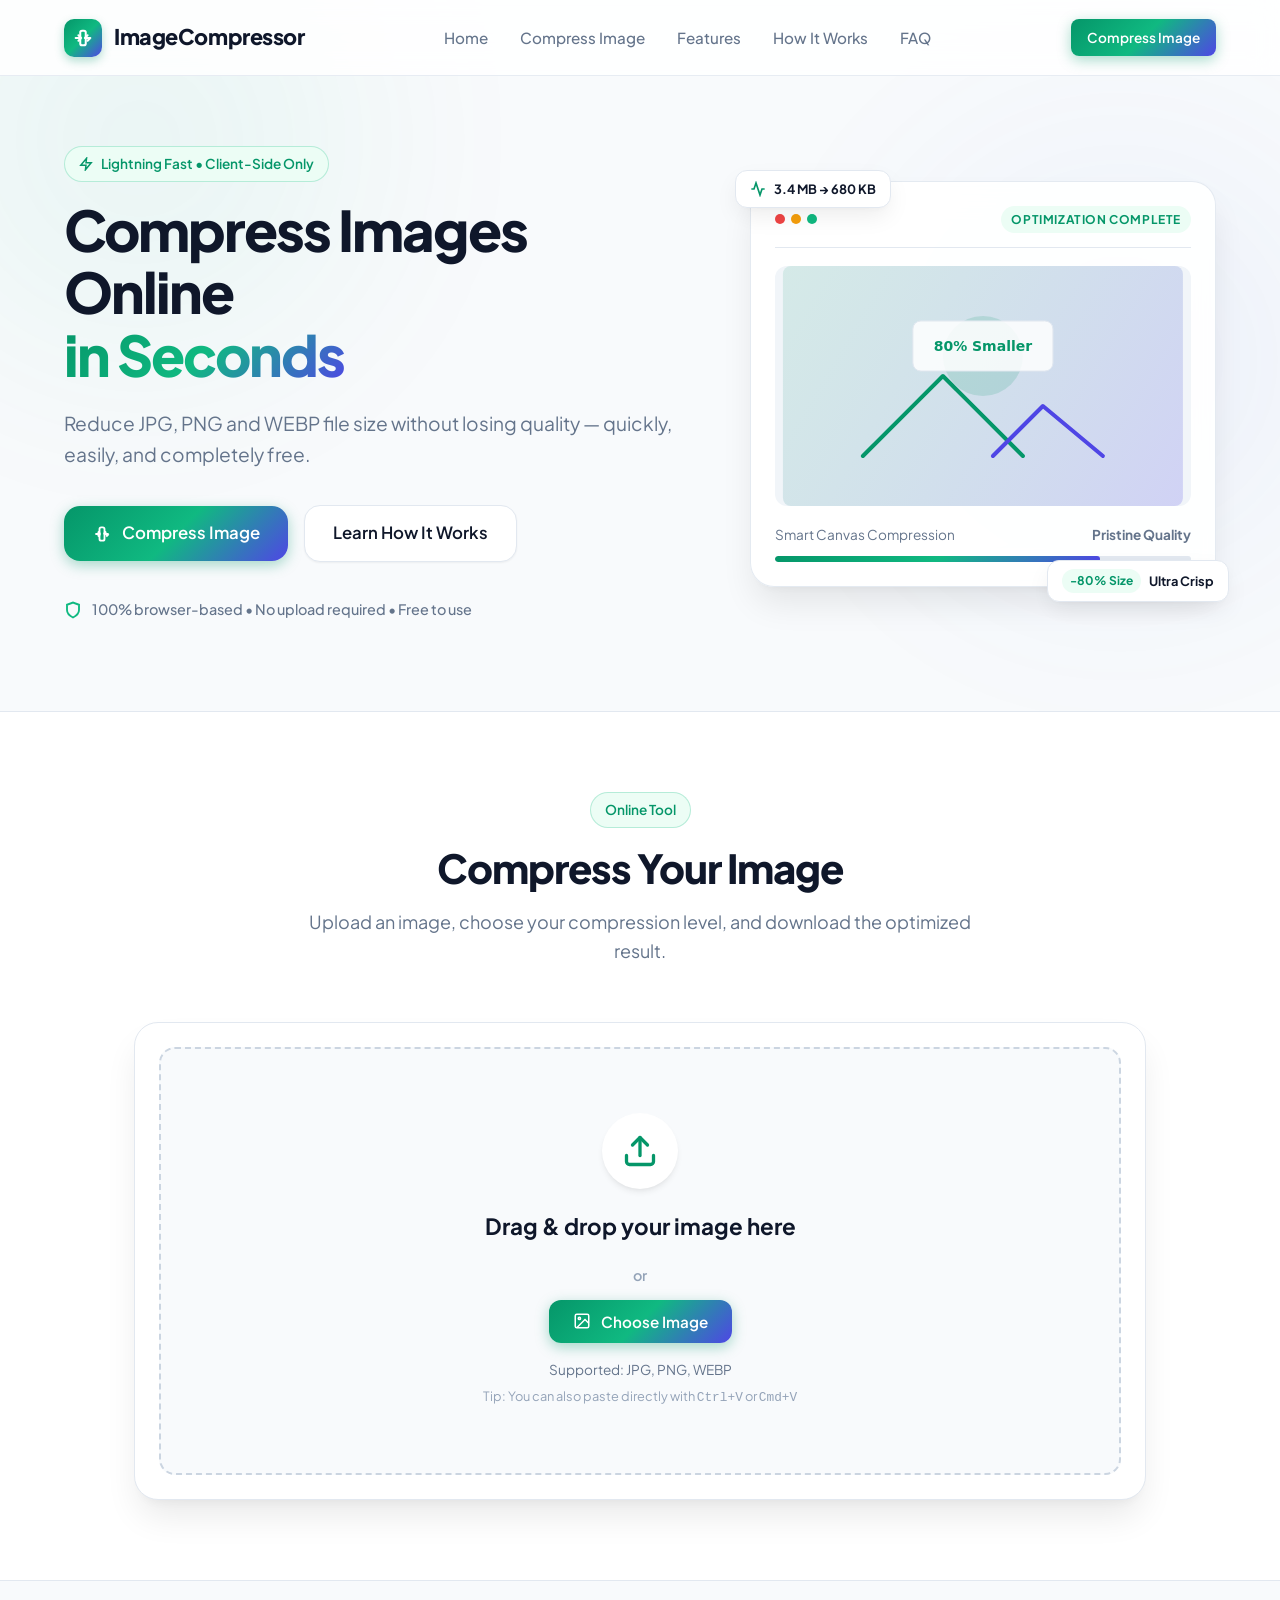
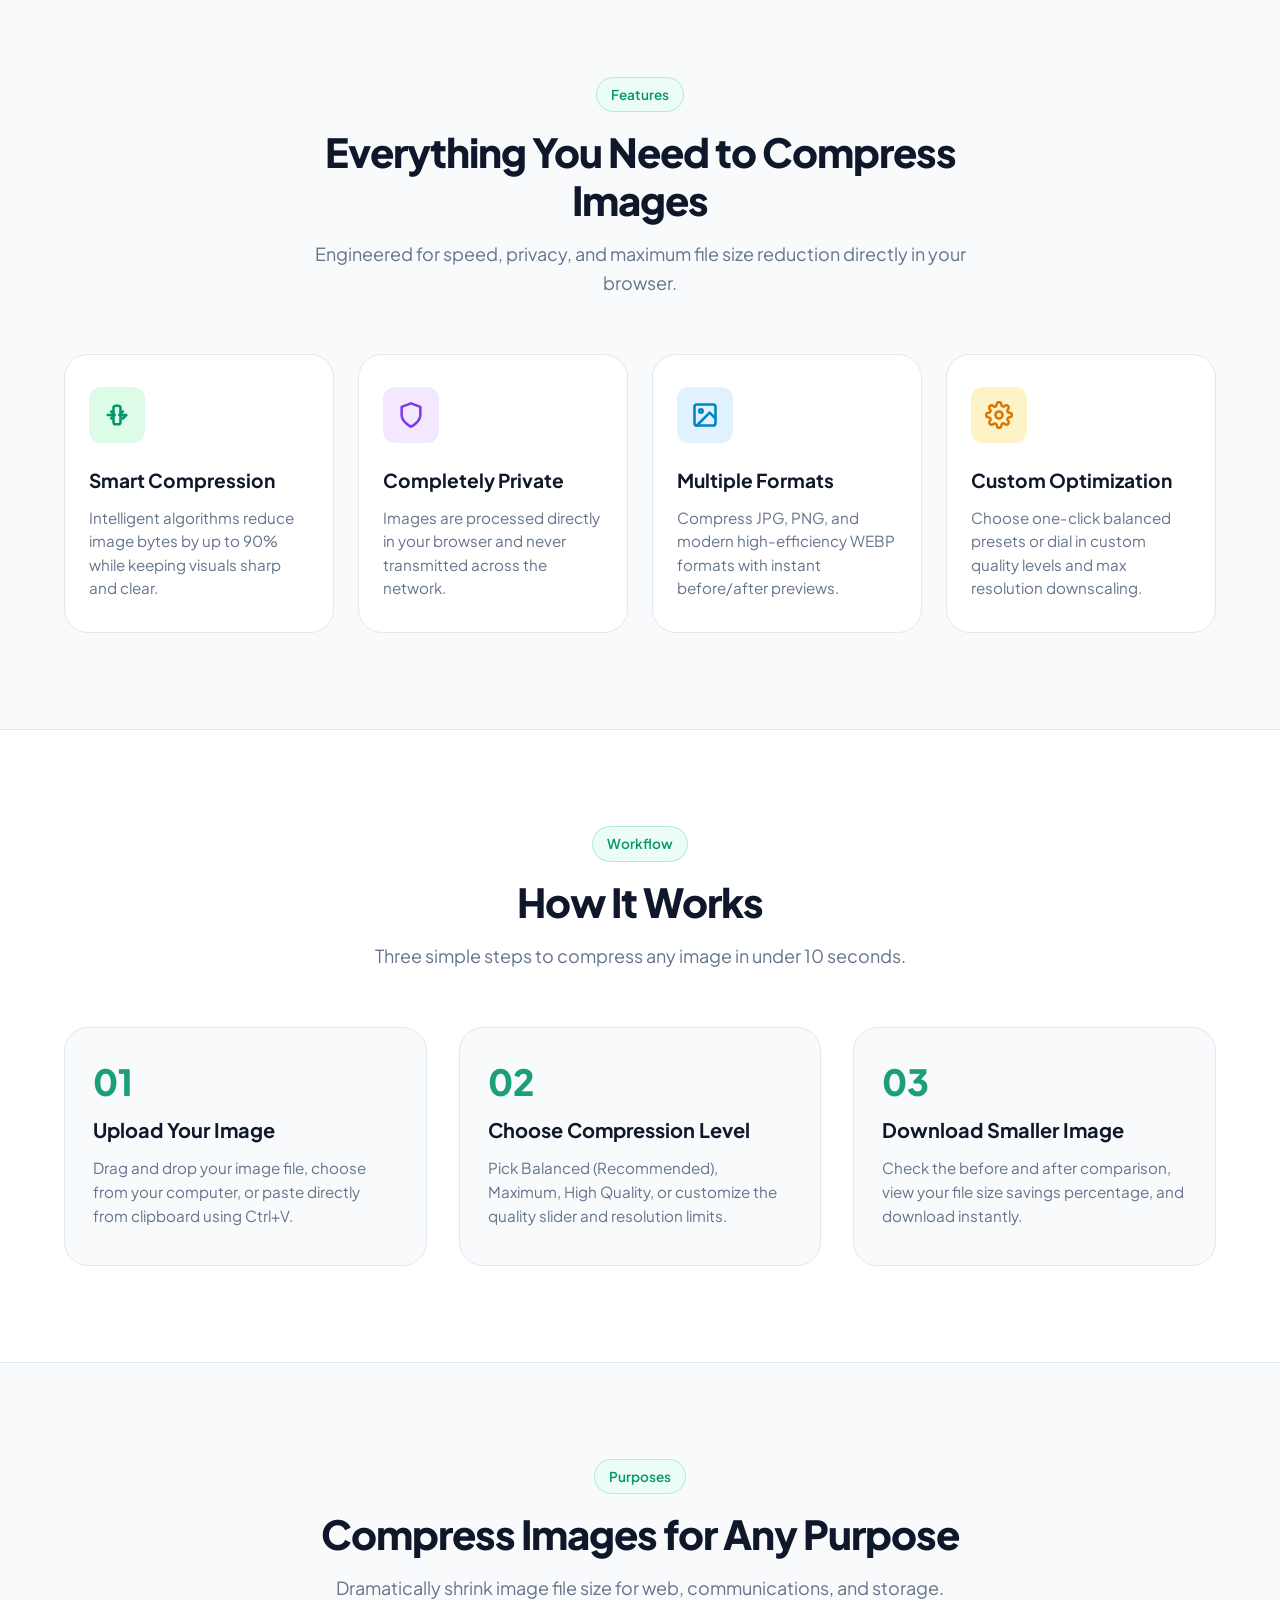
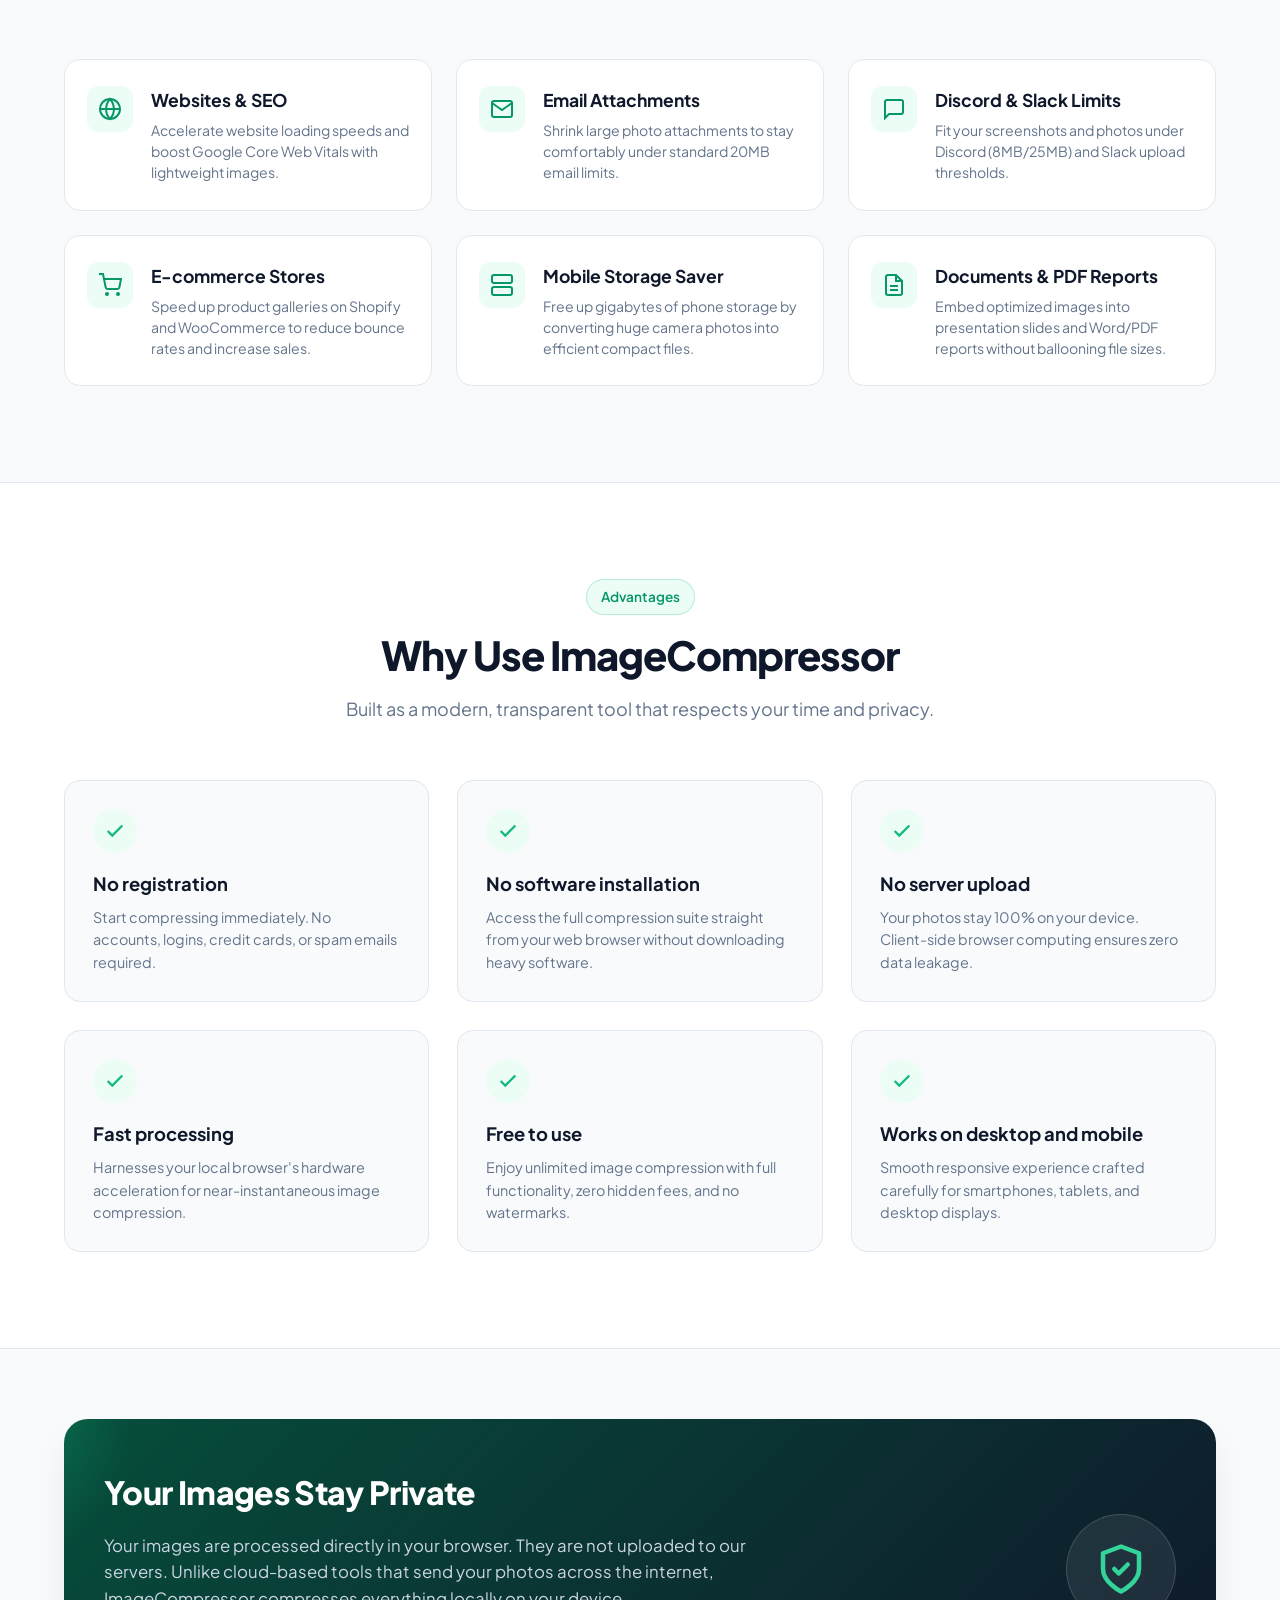
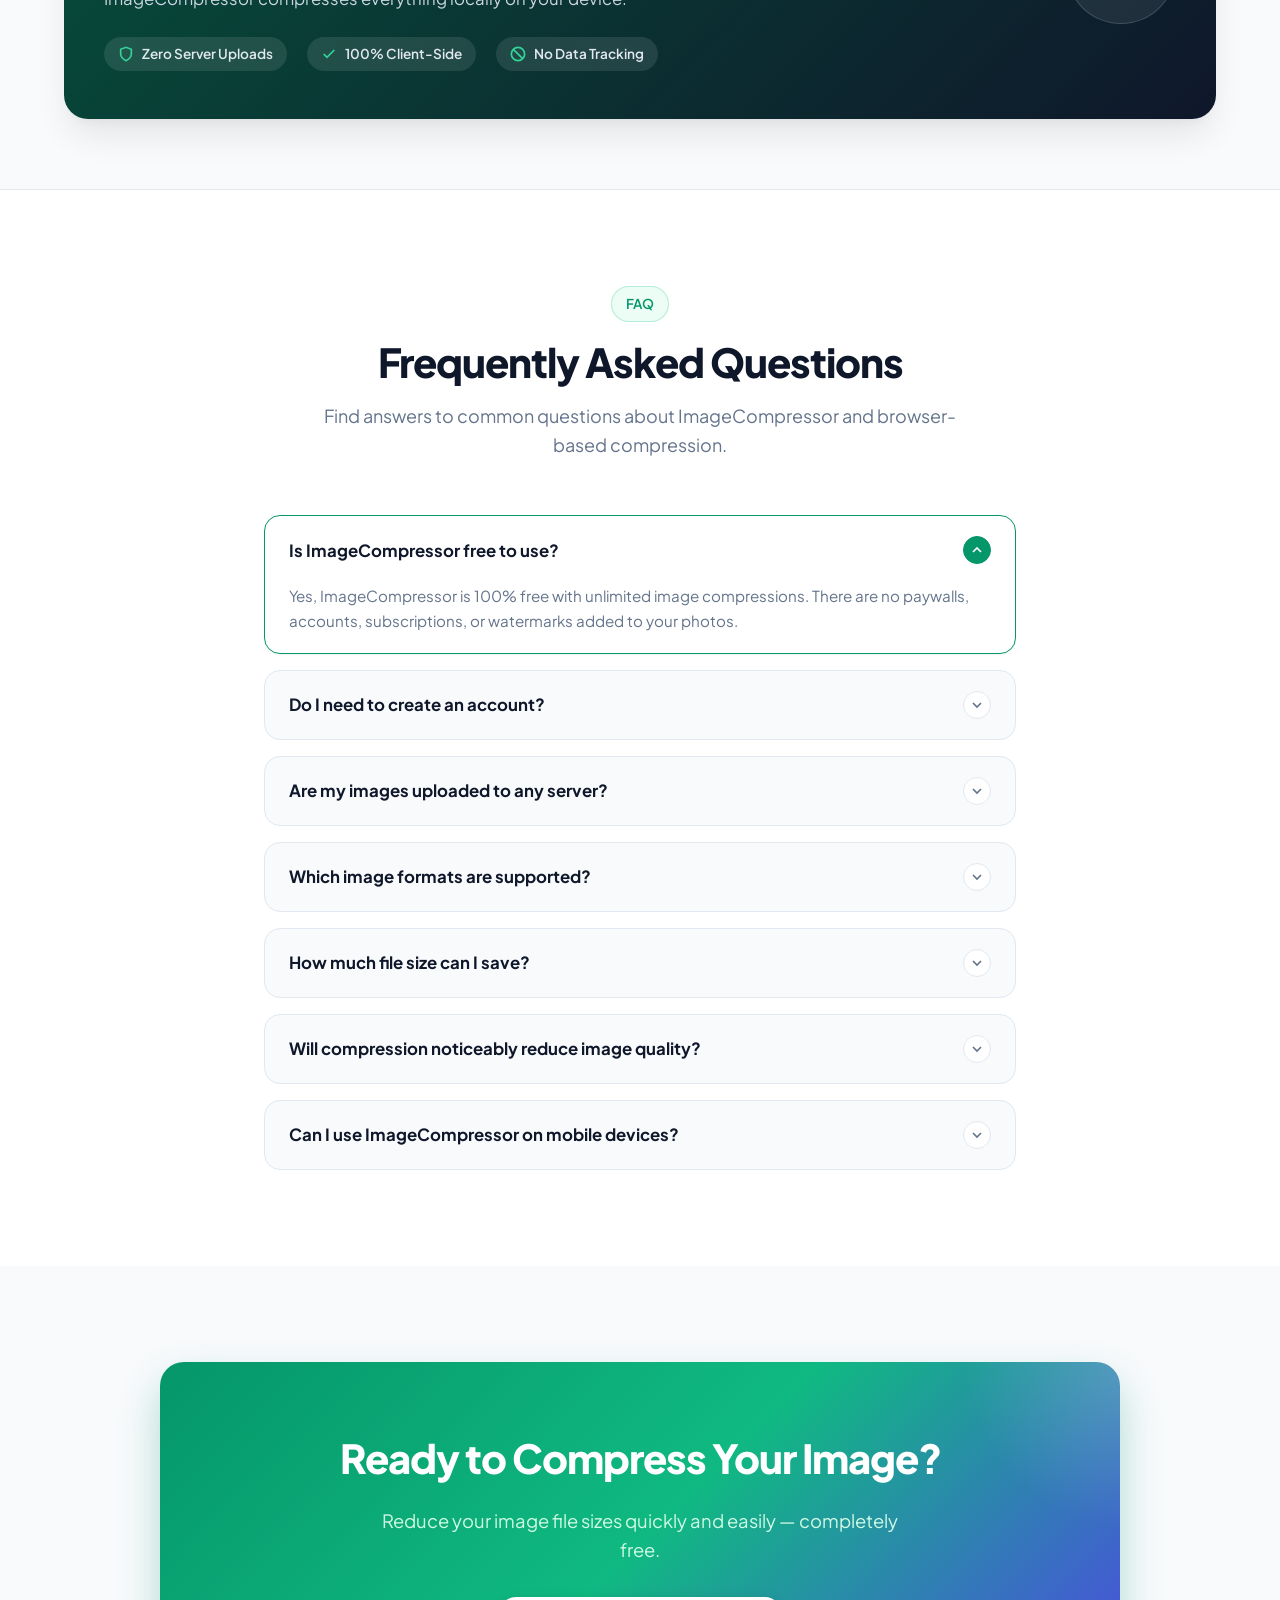
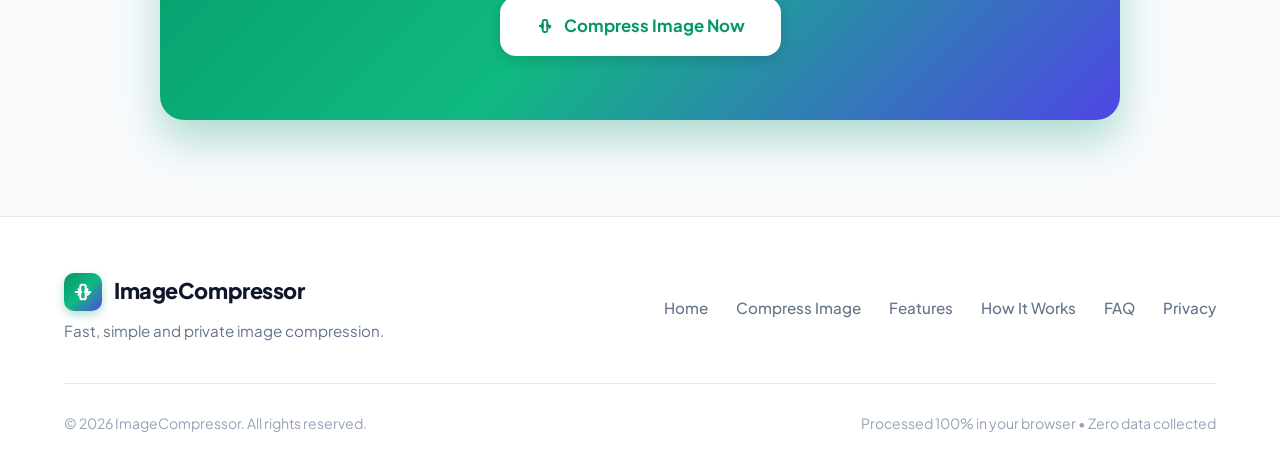
==== commit 794dcaa8: "Update index.html" ====
--- a/index.html
+++ b/index.html
@@ -6,7 +6,7 @@
   <meta name="google-site-verification" content="B-WEOngV-aUJJm1XXnNKS2PE33Z5OSNhpeCLs2TaNP0" />
   
   <!-- SEO Primary Meta Tags -->
-  <title>Image Compressor Online - Reduce Image File Size for Free</title>
+  <title>Free Image Compressor Online – Reduce Image Size</title>
   <meta name="title" content="Image Compressor Online - Reduce Image File Size for Free">
   <meta name="description" content="Compress JPG, PNG and WEBP images online for free. Reduce file size without losing quality, compare before and after results, and download compressed images instantly.">
   <meta name="keywords" content="image compressor, compress image online, reduce image size, compress jpg, compress png, compress webp, free image compressor, lossless compression, photo size reducer">
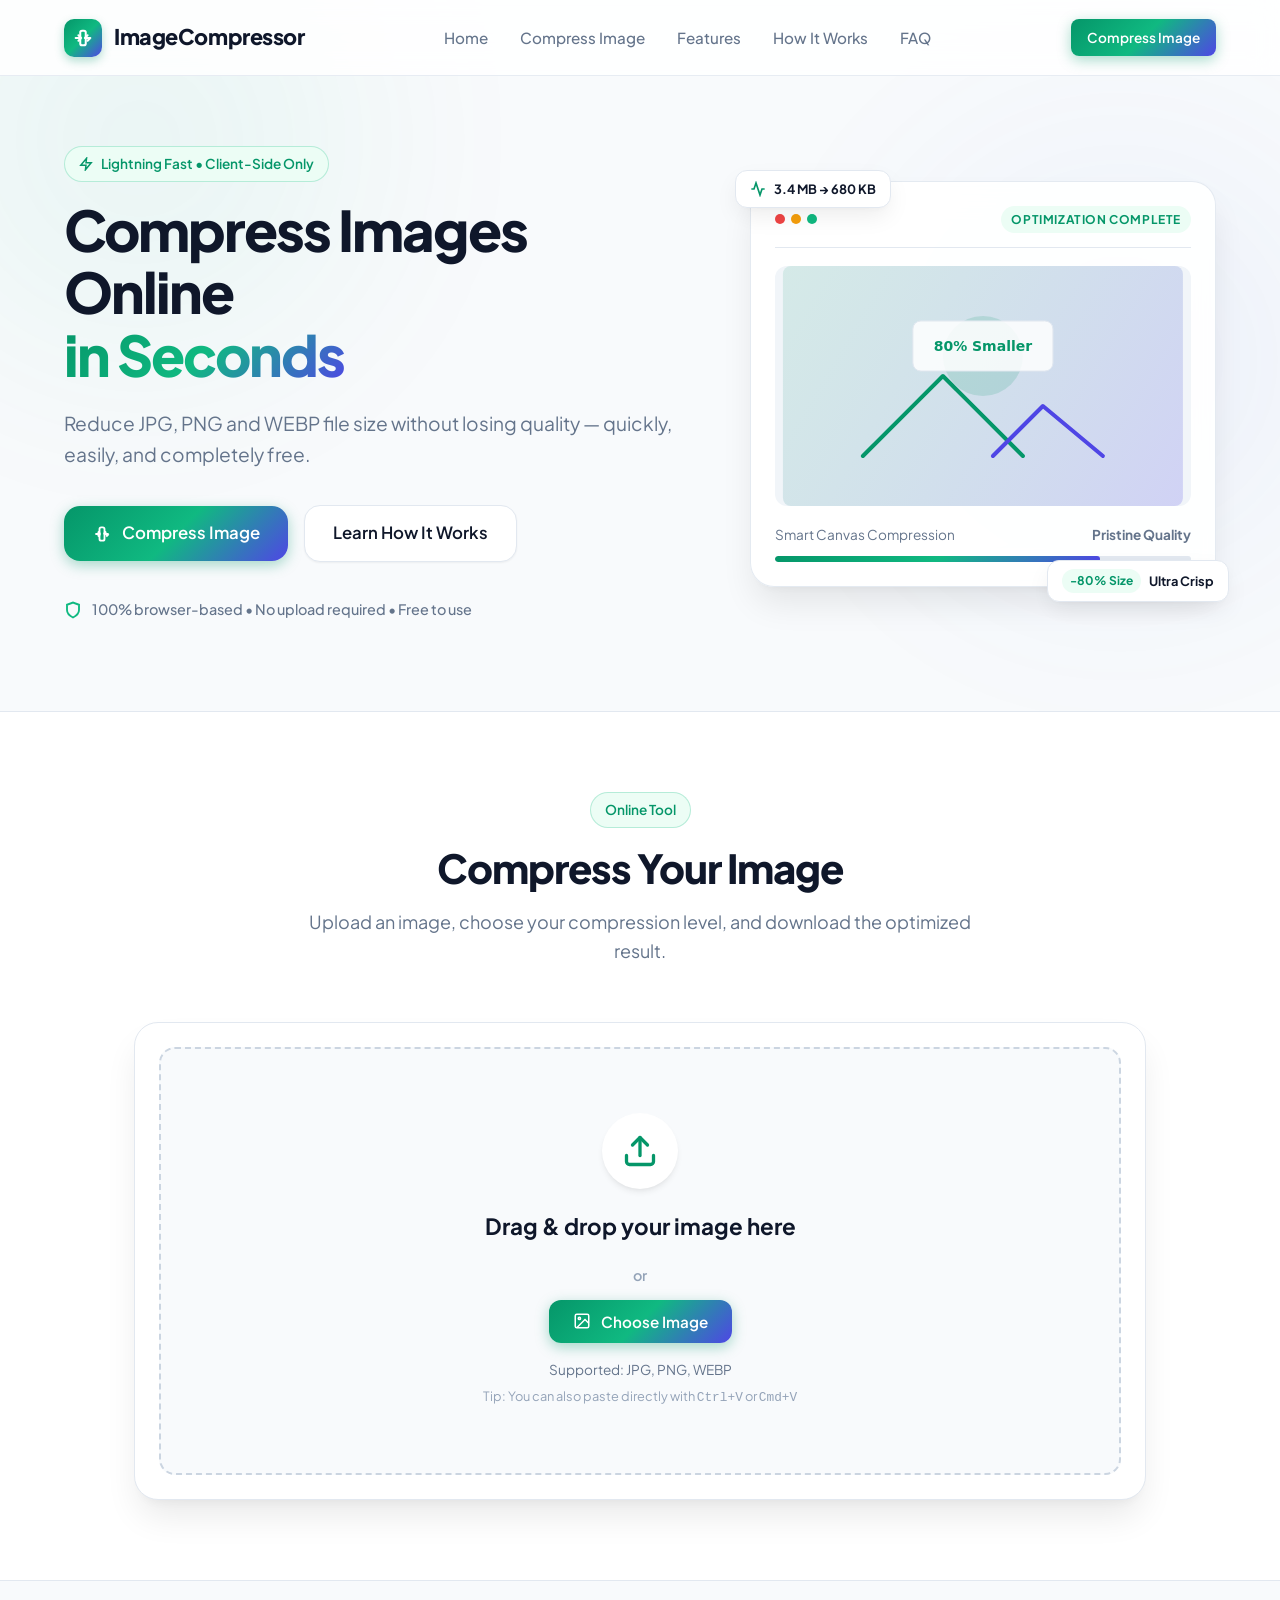
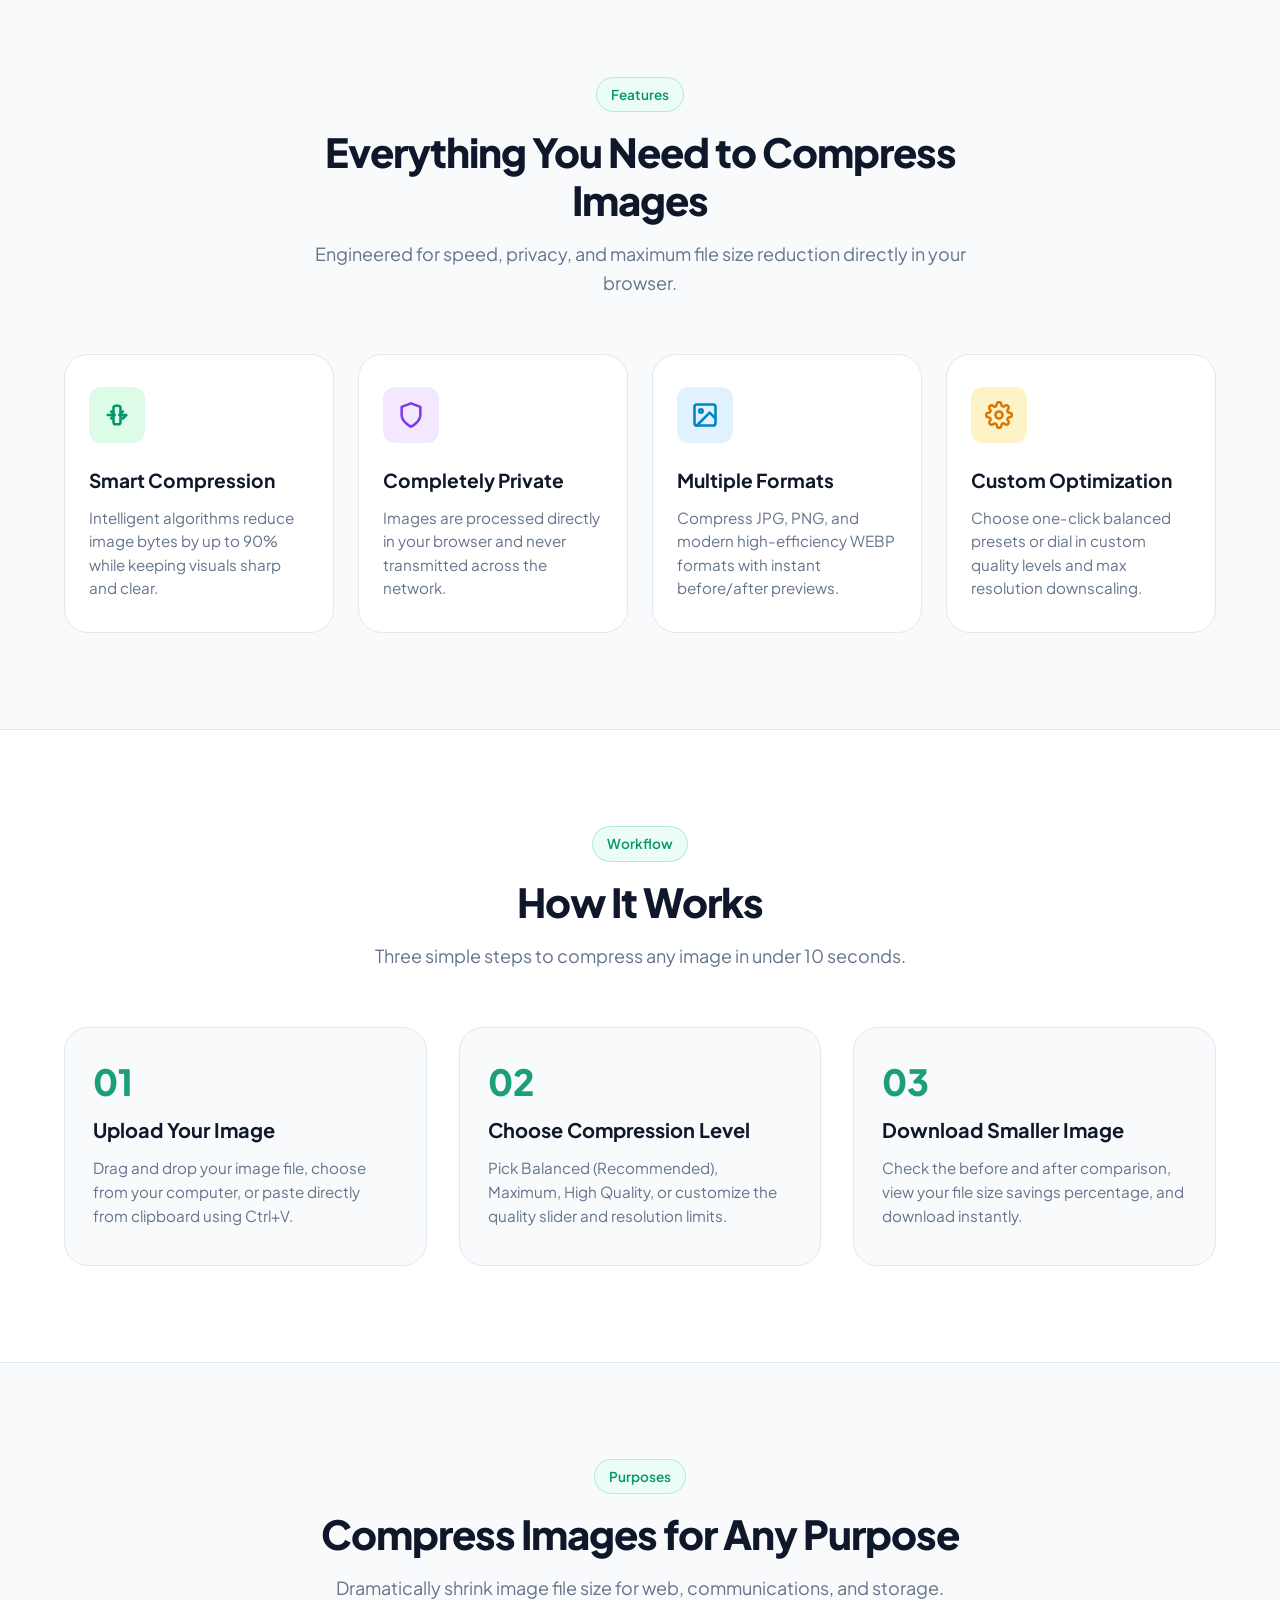
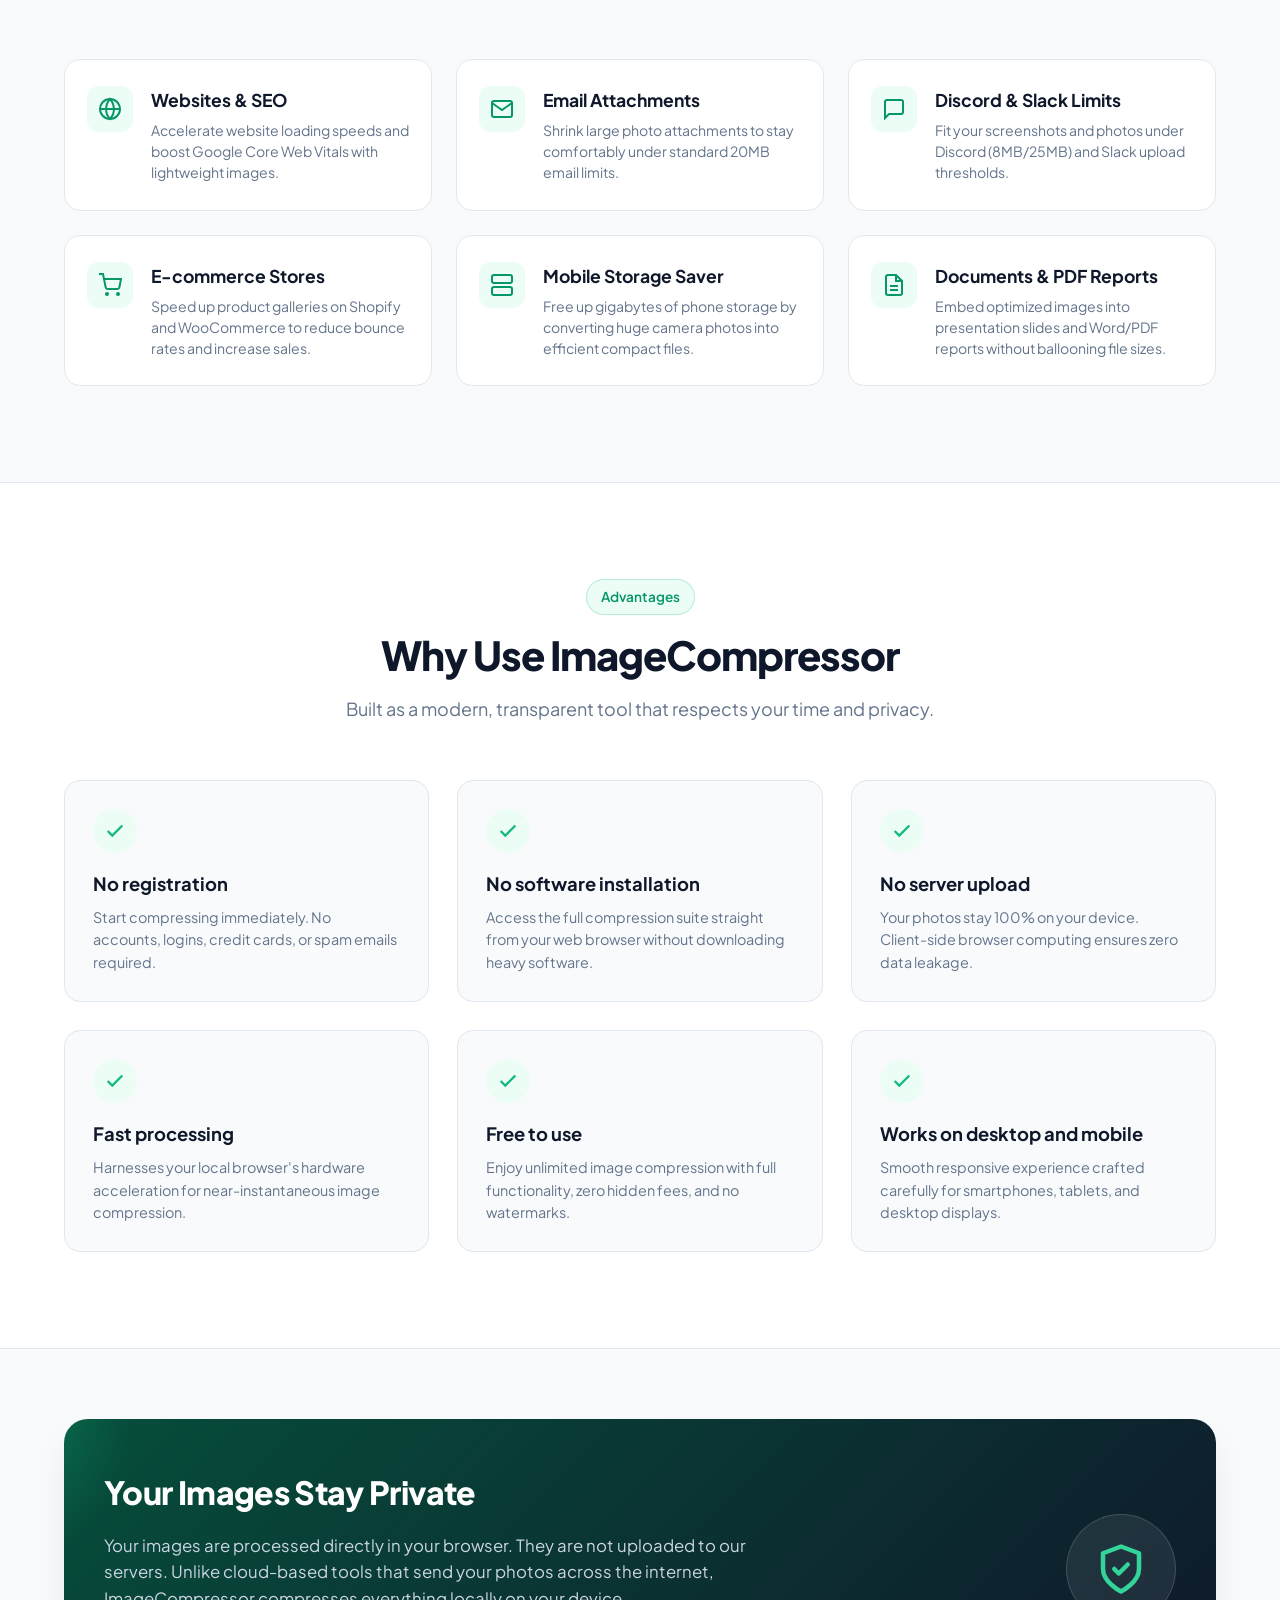
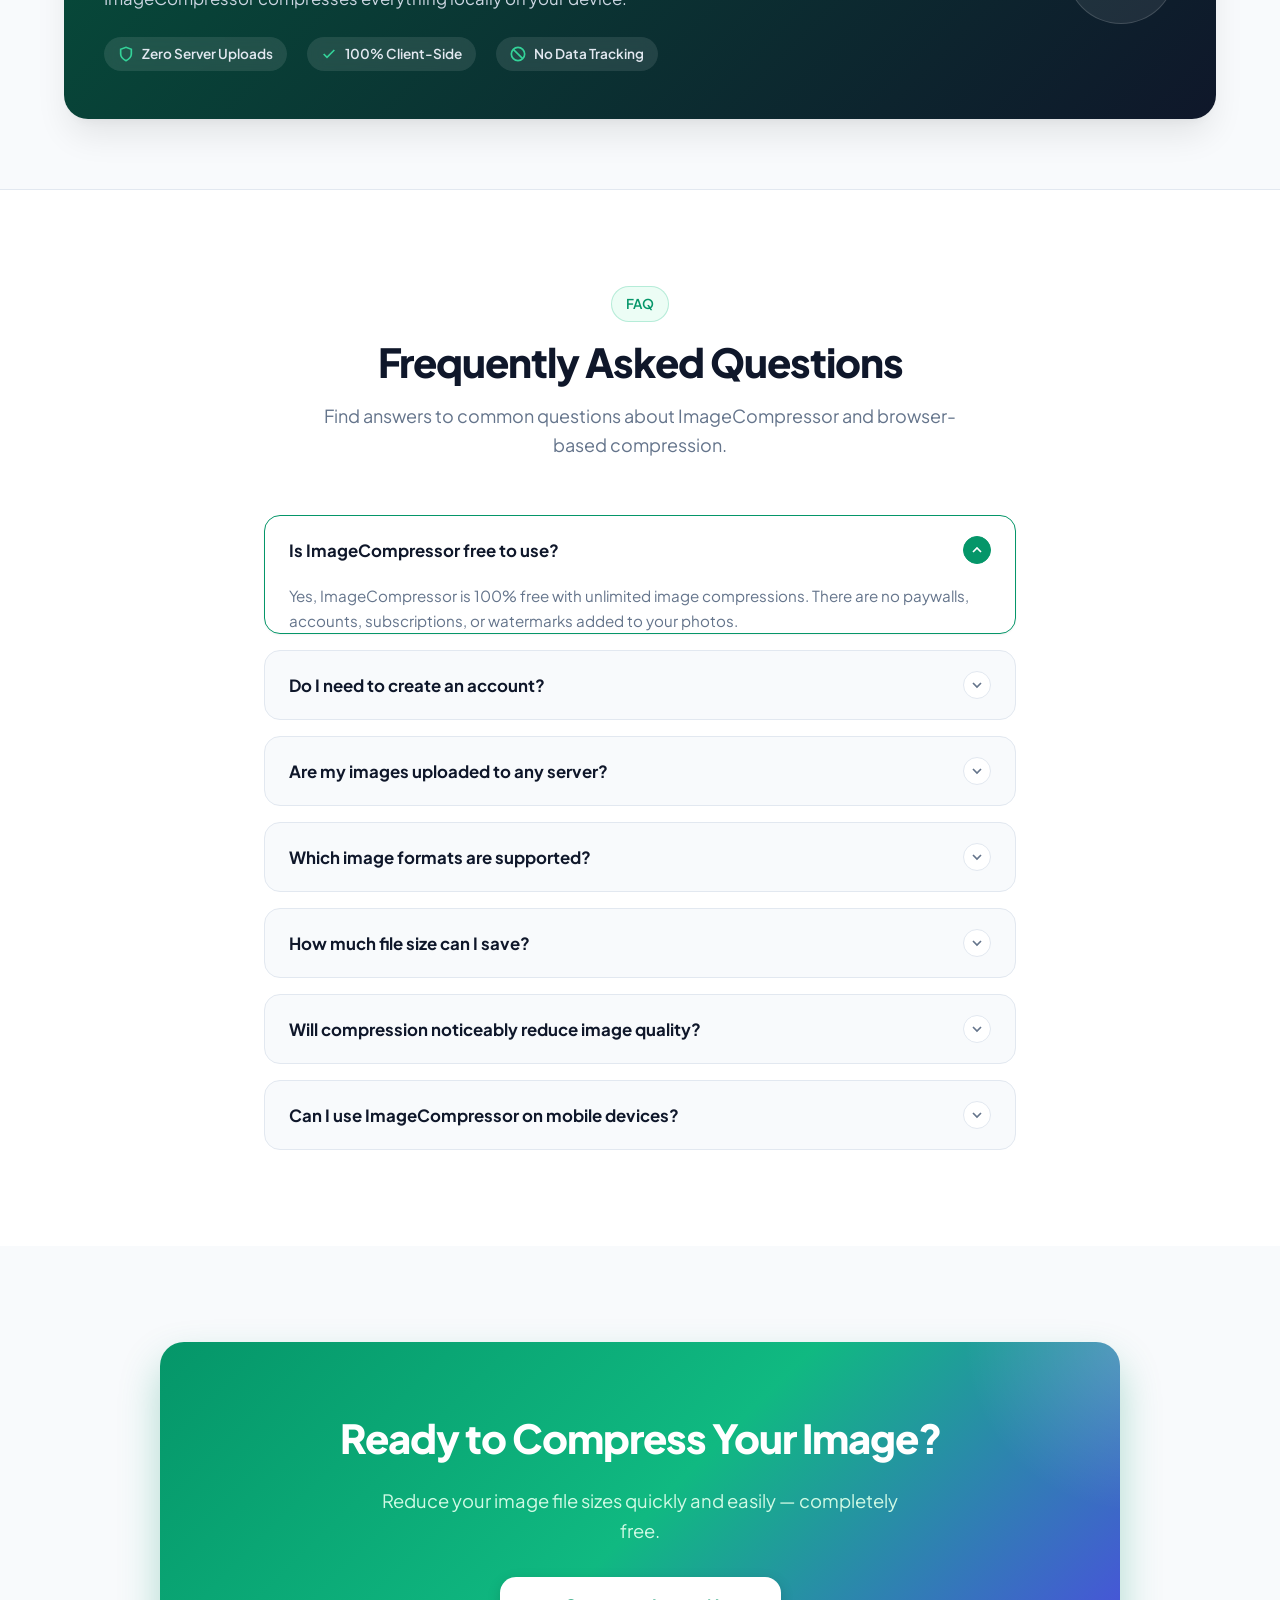
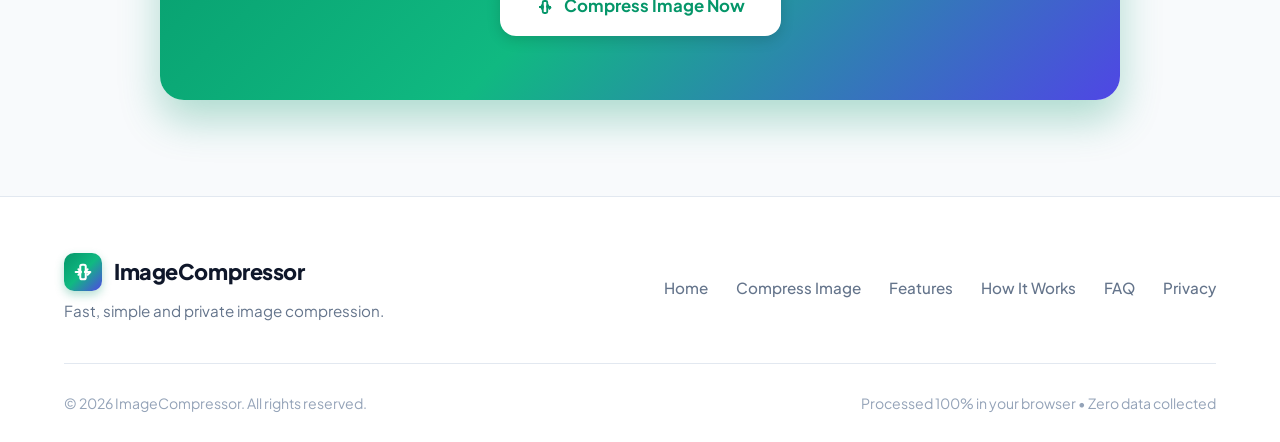
==== commit e28d9e74: "Update index.html" ====
--- a/index.html
+++ b/index.html
@@ -4,6 +4,7 @@
   <meta charset="UTF-8">
   <meta name="viewport" content="width=device-width, initial-scale=1.0">
   <meta name="google-site-verification" content="B-WEOngV-aUJJm1XXnNKS2PE33Z5OSNhpeCLs2TaNP0" />
+  <link rel="icon" type="image/png" href="/favicon.png">
   
   <!-- SEO Primary Meta Tags -->
   <title>Free Image Compressor Online – Reduce Image Size</title>
